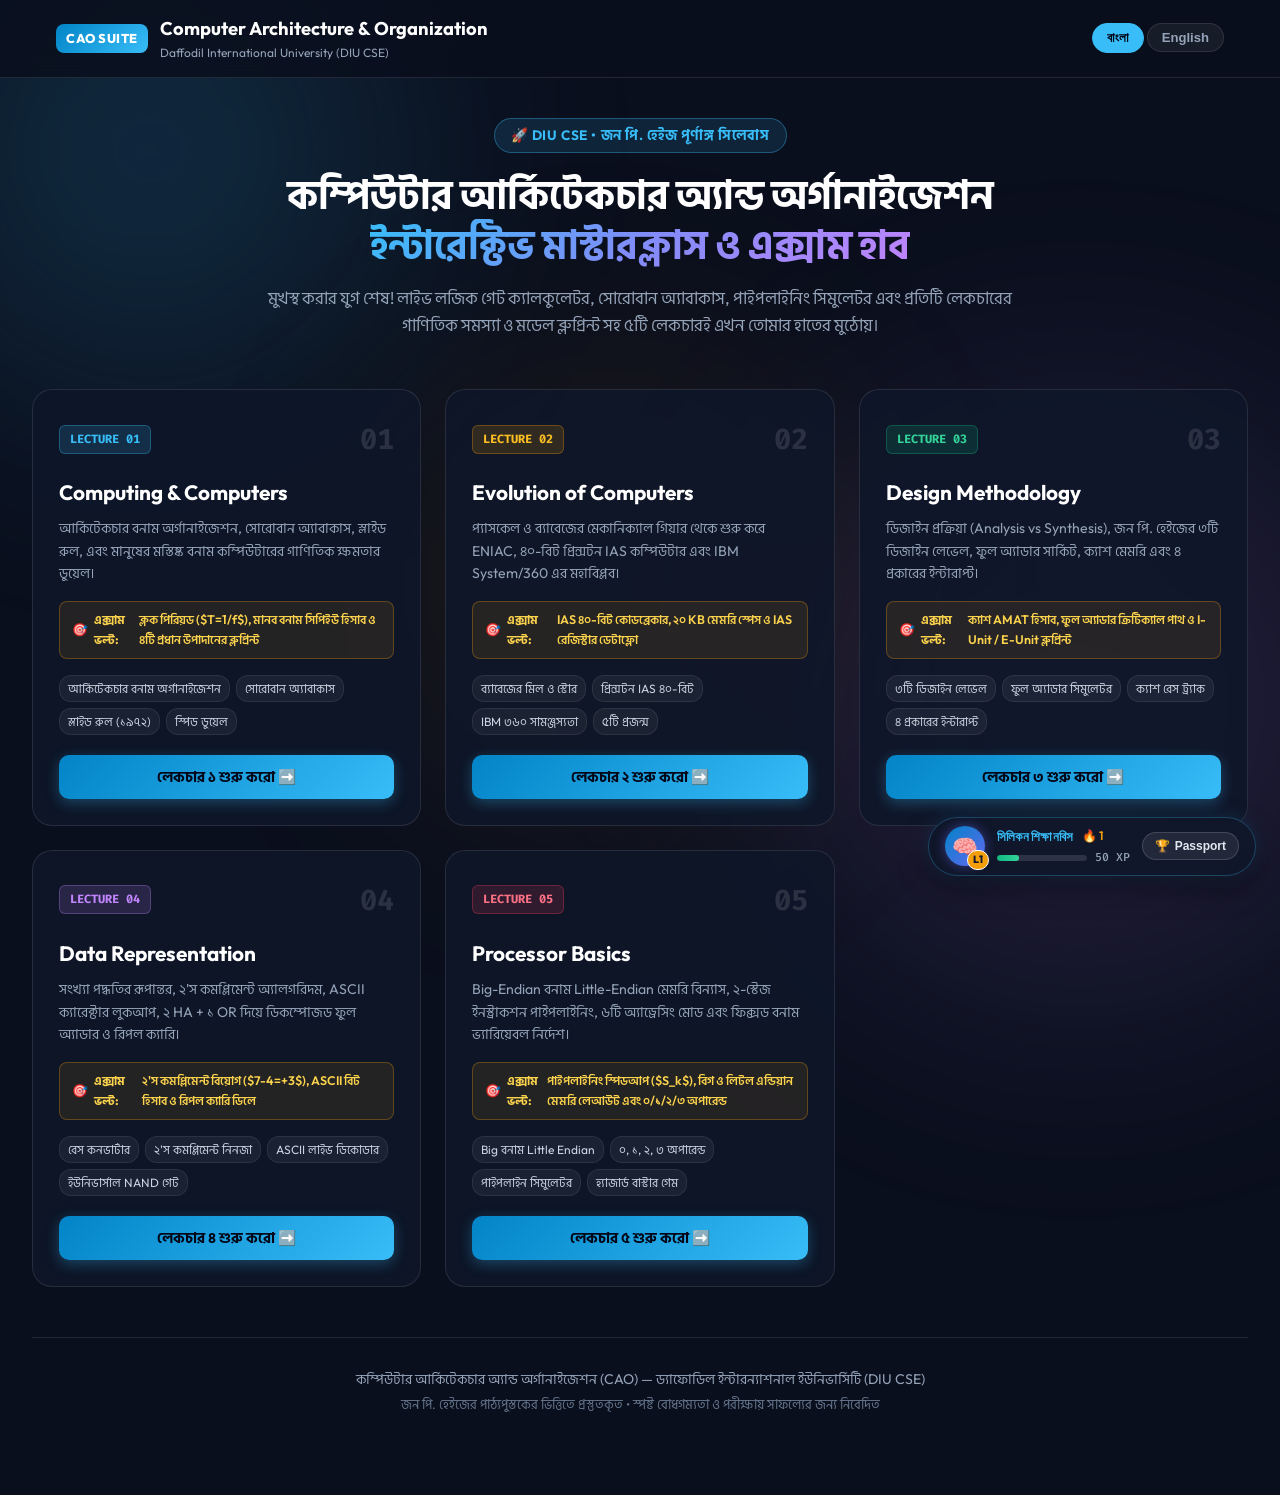
==== index.html @ 0d8a068f "Initial commit: Complete bilingual interactive CAO masterclass with mobile responsiveness" ====
<!DOCTYPE html>
<html lang="bn">
<head>
  <meta charset="UTF-8">
  <meta name="viewport" content="width=device-width, initial-scale=1.0">
  <title>Computer Architecture & Organization (CAO) — Master Portal</title>
  <meta name="description" content="Computer Architecture and Organization (CAO) Complete Interactive Course Suite for Daffodil International University (DIU) CSE students.">
  <link rel="preconnect" href="https://fonts.googleapis.com">
  <link rel="preconnect" href="https://fonts.gstatic.com" crossorigin>
  <link href="https://fonts.googleapis.com/css2?family=Fira+Code:wght@400;500;600&family=Hind+Siliguri:wght@400;500;600;700&family=Outfit:wght@300;400;500;600;700;800&display=swap" rel="stylesheet">
  <link rel="stylesheet" href="shared-gamification.css">
  <style>
    :root {
      --bg-dark: #0a0f1d;
      --card-bg: rgba(15, 23, 42, 0.85);
      --border-subtle: rgba(255, 255, 255, 0.1);
      --accent-cyan: #38bdf8;
      --accent-amber: #f59e0b;
      --accent-emerald: #10b981;
      --accent-purple: #c084fc;
      --text-muted: #94a3b8;
    }
    * {
      box-sizing: border-box;
      margin: 0;
      padding: 0;
    }
    body {
      background-color: var(--bg-dark);
      color: #f8fafc;
      font-family: 'Outfit', 'Hind Siliguri', sans-serif;
      min-height: 100vh;
      overflow-x: hidden;
      line-height: 1.6;
    }
    .ambient-glow {
      position: fixed;
      border-radius: 50%;
      filter: blur(120px);
      pointer-events: none;
      z-index: 0;
    }
    .glow-1 { top: -100px; left: -100px; width: 500px; height: 500px; background: rgba(56, 189, 248, 0.15); }
    .glow-2 { bottom: -100px; right: -100px; width: 600px; height: 600px; background: rgba(192, 132, 252, 0.12); }
    .glow-3 { top: 40%; left: 30%; width: 450px; height: 450px; background: rgba(245, 158, 11, 0.08); }

    .portal-nav {
      position: sticky;
      top: 0;
      background: rgba(10, 15, 29, 0.85);
      backdrop-filter: blur(16px);
      -webkit-backdrop-filter: blur(16px);
      border-bottom: 1px solid var(--border-subtle);
      z-index: 1000;
      padding: 14px 24px;
    }
    .nav-inner {
      width: 100%;
      max-width: 1560px;
      margin: 0 auto;
      display: flex;
      justify-content: space-between;
      align-items: center;
      padding: 0 clamp(0.5rem, 1.5vw, 1.5rem);
    }
    .brand-group {
      display: flex;
      align-items: center;
      gap: 12px;
    }
    .portal-badge {
      background: linear-gradient(135deg, #0284c7, #38bdf8);
      color: #fff;
      font-weight: 800;
      font-size: 0.8rem;
      padding: 4px 10px;
      border-radius: 8px;
      letter-spacing: 0.5px;
    }
    .portal-title {
      font-size: 1.15rem;
      font-weight: 700;
      color: #fff;
    }
    .portal-title span {
      display: block;
      font-size: 0.75rem;
      color: var(--text-muted);
      font-weight: 400;
    }
    .nav-controls {
      display: flex;
      align-items: center;
      gap: 12px;
    }
    .lang-btn {
      background: rgba(255, 255, 255, 0.06);
      border: 1px solid var(--border-subtle);
      color: var(--text-muted);
      padding: 6px 14px;
      border-radius: 20px;
      font-size: 0.82rem;
      font-weight: 600;
      cursor: pointer;
      transition: all 0.2s ease;
    }
    .lang-btn.active {
      background: #38bdf8;
      color: #020617;
      border-color: #38bdf8;
      font-weight: 700;
    }

    .main-container {
      width: 100%;
      max-width: 1480px;
      margin: 0 auto;
      padding: 40px clamp(1rem, 2.5vw, 2.5rem) 80px;
      position: relative;
      z-index: 1;
    }
    .hero-box {
      text-align: center;
      margin-bottom: 50px;
    }
    .hero-top-tag {
      display: inline-block;
      background: rgba(56, 189, 248, 0.12);
      border: 1px solid rgba(56, 189, 248, 0.35);
      color: #38bdf8;
      font-size: 0.85rem;
      font-weight: 700;
      padding: 6px 16px;
      border-radius: 30px;
      margin-bottom: 16px;
      letter-spacing: 0.6px;
    }
    .hero-headline {
      font-size: 2.5rem;
      font-weight: 800;
      line-height: 1.25;
      margin-bottom: 16px;
      color: #fff;
    }
    .hero-headline .gradient-text {
      background: linear-gradient(135deg, #38bdf8, #818cf8, #c084fc);
      -webkit-background-clip: text;
      -webkit-text-fill-color: transparent;
    }
    .hero-sub {
      font-size: 1.05rem;
      color: var(--text-muted);
      max-width: 760px;
      margin: 0 auto;
    }

    /* Course Lectures Grid */
    .lectures-grid {
      display: grid;
      grid-template-columns: repeat(auto-fit, minmax(340px, 1fr));
      gap: 24px;
      margin-bottom: 50px;
    }
    .lecture-card {
      background: var(--card-bg);
      border: 1px solid var(--border-subtle);
      border-radius: 20px;
      padding: 26px;
      display: flex;
      flex-direction: column;
      position: relative;
      overflow: hidden;
      transition: transform 0.3s cubic-bezier(0.16, 1, 0.3, 1),
                  box-shadow 0.3s cubic-bezier(0.16, 1, 0.3, 1),
                  border-color 0.3s ease;
      text-decoration: none;
      color: inherit;
    }
    .lecture-card:hover {
      transform: translateY(-6px) scale(1.01);
      border-color: var(--accent-cyan);
      box-shadow: 0 20px 45px rgba(0, 0, 0, 0.6), 0 0 30px rgba(56, 189, 248, 0.2);
    }
    .card-top {
      display: flex;
      justify-content: space-between;
      align-items: center;
      margin-bottom: 14px;
    }
    .lec-badge {
      font-size: 0.75rem;
      font-weight: 800;
      font-family: 'Fira Code', monospace;
      padding: 4px 10px;
      border-radius: 6px;
      text-transform: uppercase;
    }
    .b-l1 { background: rgba(56, 189, 248, 0.15); color: #38bdf8; border: 1px solid rgba(56, 189, 248, 0.3); }
    .b-l2 { background: rgba(245, 158, 11, 0.15); color: #fbbf24; border: 1px solid rgba(245, 158, 11, 0.3); }
    .b-l3 { background: rgba(16, 185, 129, 0.15); color: #34d399; border: 1px solid rgba(16, 185, 129, 0.3); }
    .b-l4 { background: rgba(192, 132, 252, 0.15); color: #c084fc; border: 1px solid rgba(192, 132, 252, 0.3); }
    .b-l5 { background: rgba(244, 63, 94, 0.15); color: #fb7185; border: 1px solid rgba(244, 63, 94, 0.3); }

    .lec-num {
      font-size: 1.8rem;
      font-weight: 800;
      color: rgba(255, 255, 255, 0.12);
      font-family: 'Fira Code', monospace;
    }
    .card-title {
      font-size: 1.3rem;
      font-weight: 700;
      color: #fff;
      margin-bottom: 8px;
    }
    .card-desc {
      font-size: 0.88rem;
      color: var(--text-muted);
      margin-bottom: 16px;
      flex-grow: 1;
    }
    .card-topics {
      list-style: none;
      display: flex;
      flex-wrap: wrap;
      gap: 6px;
      margin-bottom: 20px;
    }
    .topic-pill {
      font-size: 0.75rem;
      background: rgba(255, 255, 255, 0.05);
      border: 1px solid rgba(255, 255, 255, 0.08);
      padding: 3px 8px;
      border-radius: 12px;
      color: #cbd5e1;
    }
    .card-vault-tag {
      background: rgba(245, 158, 11, 0.1);
      border: 1px solid rgba(245, 158, 11, 0.3);
      color: #fcd34d;
      font-size: 0.78rem;
      font-weight: 600;
      padding: 8px 12px;
      border-radius: 8px;
      display: flex;
      align-items: center;
      gap: 6px;
      margin-bottom: 16px;
    }
    .start-btn {
      background: linear-gradient(135deg, #0284c7, #38bdf8);
      color: #020617;
      font-weight: 700;
      font-size: 0.92rem;
      padding: 10px 16px;
      border-radius: 10px;
      text-align: center;
      display: flex;
      align-items: center;
      justify-content: center;
      gap: 8px;
      box-shadow: 0 4px 14px rgba(56, 189, 248, 0.3);
    }

    .footer-box {
      text-align: center;
      color: var(--text-muted);
      font-size: 0.88rem;
      border-top: 1px solid var(--border-subtle);
      padding-top: 30px;
    }

    /* Mobile & Tablet Responsiveness */
    @media (max-width: 860px) {
      .portal-nav {
        padding: 10px 16px;
      }
      .nav-inner {
        padding: 0;
      }
      .main-container {
        padding: 24px 16px 60px;
      }
      .hero-box {
        margin-bottom: 35px;
      }
      .hero-headline {
        font-size: clamp(1.6rem, 5vw, 2.2rem);
      }
      .hero-sub {
        font-size: 0.95rem;
      }
      .lectures-grid {
        grid-template-columns: repeat(auto-fit, minmax(280px, 1fr));
        gap: 16px;
        margin-bottom: 35px;
      }
      .lecture-card {
        padding: 20px 18px;
        border-radius: 16px;
      }
    }

    @media (max-width: 540px) {
      .portal-nav {
        padding: 8px 12px;
      }
      .brand-group {
        gap: 8px;
      }
      .portal-badge {
        font-size: 0.72rem;
        padding: 3px 8px;
      }
      .portal-title {
        font-size: 0.92rem;
        line-height: 1.25;
      }
      .portal-title span {
        font-size: 0.7rem;
      }
      .lang-switch-group {
        display: flex;
        gap: 4px;
      }
      .lang-btn {
        padding: 4px 10px;
        font-size: 0.76rem;
      }
      .main-container {
        padding: 18px 12px 60px;
      }
      .hero-top-tag {
        font-size: 0.76rem;
        padding: 4px 12px;
        margin-bottom: 12px;
      }
      .hero-headline {
        font-size: 1.5rem;
        line-height: 1.3;
        margin-bottom: 12px;
      }
      .hero-sub {
        font-size: 0.88rem;
        line-height: 1.6;
      }
      .lectures-grid {
        grid-template-columns: 1fr;
        gap: 14px;
      }
      .lecture-card {
        padding: 18px 14px;
      }
      .card-title {
        font-size: 1.15rem;
      }
      .card-desc {
        font-size: 0.84rem;
      }
      .card-vault-tag {
        font-size: 0.74rem;
        padding: 6px 10px;
      }
      .start-btn {
        padding: 9px 14px;
        font-size: 0.88rem;
        min-height: 44px;
      }
    }
  </style>
</head>
<body>
  <div class="ambient-glow glow-1"></div>
  <div class="ambient-glow glow-2"></div>
  <div class="ambient-glow glow-3"></div>

  <header class="portal-nav">
    <div class="nav-inner">
      <div class="brand-group">
        <span class="portal-badge">CAO SUITE</span>
        <div class="portal-title">
          Computer Architecture & Organization
          <span>Daffodil International University (DIU CSE)</span>
        </div>
      </div>
      <div class="nav-controls">
        <div class="lang-switch-group">
          <button id="langBnBtn" class="lang-btn active">বাংলা</button>
          <button id="langEnBtn" class="lang-btn">English</button>
        </div>
      </div>
    </div>
  </header>

  <main class="main-container">
    <div class="hero-box">
      <span class="hero-top-tag" data-i18n="portal_tag">🚀 DIU CSE • জন পি. হেইজ পূর্ণাঙ্গ সিলেবাস</span>
      <h1 class="hero-headline" data-i18n="portal_title">
        কম্পিউটার আর্কিটেকচার অ্যান্ড অর্গানাইজেশন<br>
        <span class="gradient-text">ইন্টারেক্টিভ মাস্টারক্লাস ও এক্সাম হাব</span>
      </h1>
      <p class="hero-sub" data-i18n="portal_sub">
        মুখস্থ করার যুগ শেষ! লাইভ লজিক গেট ক্যালকুলেটর, সোরোবান অ্যাবাকাস, পাইপলাইনিং সিমুলেটর এবং প্রতিটি লেকচারের গাণিতিক সমস্যা ও মডেল ব্লুপ্রিন্ট সহ ৫টি লেকচারই এখন তোমার হাতের মুঠোয়।
      </p>
    </div>

    <div class="lectures-grid">
      <!-- Lecture 1 -->
      <a href="lecture1-interactive/index.html" class="lecture-card">
        <div class="card-top">
          <span class="lec-badge b-l1">LECTURE 01</span>
          <span class="lec-num">01</span>
        </div>
        <h3 class="card-title" data-i18n="p_l1_title">Computing & Computers</h3>
        <p class="card-desc" data-i18n="p_l1_desc">
          আর্কিটেকচার বনাম অর্গানাইজেশন, সোরোবান অ্যাবাকাস, স্লাইড রুল, এবং মানুষের মস্তিষ্ক বনাম কম্পিউটারের গাণিতিক ক্ষমতার ডুয়েল।
        </p>
        <div class="card-vault-tag" data-i18n="p_l1_vault">
          🎯 <strong>Exam Vault:</strong> Clock Period ($T=1/f$), Human vs CPU Math & 4 Key Elements Blueprint
        </div>
        <ul class="card-topics">
          <li class="topic-pill" data-i18n="p_l1_t1">Architecture vs Org</li>
          <li class="topic-pill" data-i18n="p_l1_t2">Soroban Abacus</li>
          <li class="topic-pill" data-i18n="p_l1_t3">Slide Rule (1972)</li>
          <li class="topic-pill" data-i18n="p_l1_t4">Speed Duel</li>
        </ul>
        <div class="start-btn" data-i18n="p_l1_btn">লেকচার ১ শুরু করো ➡️</div>
      </a>

      <!-- Lecture 2 -->
      <a href="lecture2-interactive/index.html" class="lecture-card">
        <div class="card-top">
          <span class="lec-badge b-l2">LECTURE 02</span>
          <span class="lec-num">02</span>
        </div>
        <h3 class="card-title" data-i18n="p_l2_title">Evolution of Computers</h3>
        <p class="card-desc" data-i18n="p_l2_desc">
          প্যাসকেল ও ব্যাবেজের মেকানিক্যাল গিয়ার থেকে শুরু করে ENIAC, ৪০-বিট প্রিন্সটন IAS কম্পিউটার এবং IBM System/360 এর মহাবিপ্লব।
        </p>
        <div class="card-vault-tag" data-i18n="p_l2_vault">
          🎯 <strong>Exam Vault:</strong> IAS 40-Bit Codebreaker, 20 KB Addressable Space & IAS Register Dataflow
        </div>
        <ul class="card-topics">
          <li class="topic-pill" data-i18n="p_l2_t1">Babbage Mill & Store</li>
          <li class="topic-pill" data-i18n="p_l2_t2">Princeton IAS 40-Bit</li>
          <li class="topic-pill" data-i18n="p_l2_t3">IBM 360 Compatibility</li>
          <li class="topic-pill" data-i18n="p_l2_t4">5 Generations</li>
        </ul>
        <div class="start-btn" data-i18n="p_l2_btn">লেকচার ২ শুরু করো ➡️</div>
      </a>

      <!-- Lecture 3 -->
      <a href="lecture3-interactive/index.html" class="lecture-card">
        <div class="card-top">
          <span class="lec-badge b-l3">LECTURE 03</span>
          <span class="lec-num">03</span>
        </div>
        <h3 class="card-title" data-i18n="p_l3_title">Design Methodology</h3>
        <p class="card-desc" data-i18n="p_l3_desc">
          ডিজাইন প্রক্রিয়া (Analysis vs Synthesis), জন পি. হেইজের ৩টি ডিজাইন লেভেল, ফুল অ্যাডার সার্কিট, ক্যাশ মেমরি এবং ৪ প্রকারের ইন্টারাপ্ট।
        </p>
        <div class="card-vault-tag" data-i18n="p_l3_vault">
          🎯 <strong>Exam Vault:</strong> Cache AMAT Calculation, Full Adder Critical Path & I-Unit/E-Unit Blueprint
        </div>
        <ul class="card-topics">
          <li class="topic-pill" data-i18n="p_l3_t1">3 Design Levels</li>
          <li class="topic-pill" data-i18n="p_l3_t2">Full Adder Simulator</li>
          <li class="topic-pill" data-i18n="p_l3_t3">Cache Race Track</li>
          <li class="topic-pill" data-i18n="p_l3_t4">4 Interrupt Classes</li>
        </ul>
        <div class="start-btn" data-i18n="p_l3_btn">লেকচার ৩ শুরু করো ➡️</div>
      </a>

      <!-- Lecture 4 -->
      <a href="lecture4-interactive/index.html" class="lecture-card">
        <div class="card-top">
          <span class="lec-badge b-l4">LECTURE 04</span>
          <span class="lec-num">04</span>
        </div>
        <h3 class="card-title" data-i18n="p_l4_title">Data Representation</h3>
        <p class="card-desc" data-i18n="p_l4_desc">
          সংখ্যা পদ্ধতির রূপান্তর, ২'স কমপ্লিমেন্ট অ্যালগরিদম, ASCII ক্যারেক্টার লুকআপ, ২ HA + ১ OR দিয়ে ডিকম্পোজড ফুল অ্যাডার ও রিপল ক্যারি।
        </p>
        <div class="card-vault-tag" data-i18n="p_l4_vault">
          🎯 <strong>Exam Vault:</strong> 2's Complement Subtraction ($7-4=+3$), ASCII Bit Math & Ripple Carry Delay
        </div>
        <ul class="card-topics">
          <li class="topic-pill" data-i18n="p_l4_t1">Base Converter</li>
          <li class="topic-pill" data-i18n="p_l4_t2">2's Complement Ninja</li>
          <li class="topic-pill" data-i18n="p_l4_t3">ASCII Live Decoder</li>
          <li class="topic-pill" data-i18n="p_l4_t4">Universal NAND Gates</li>
        </ul>
        <div class="start-btn" data-i18n="p_l4_btn">লেকচার ৪ শুরু করো ➡️</div>
      </a>

      <!-- Lecture 5 -->
      <a href="lecture5-interactive/index.html" class="lecture-card">
        <div class="card-top">
          <span class="lec-badge b-l5">LECTURE 05</span>
          <span class="lec-num">05</span>
        </div>
        <h3 class="card-title" data-i18n="p_l5_title">Processor Basics</h3>
        <p class="card-desc" data-i18n="p_l5_desc">
          Big-Endian বনাম Little-Endian মেমরি বিন্যাস, ২-স্টেজ ইনস্ট্রাকশন পাইপলাইনিং, ৬টি অ্যাড্রেসিং মোড এবং ফিক্সড বনাম ভ্যারিয়েবল নির্দেশ।
        </p>
        <div class="card-vault-tag" data-i18n="p_l5_vault">
          🎯 <strong>Exam Vault:</strong> Pipelining Speedup ($S_k$), Big/Little Endian 10-Mark Layout & 0/1/2/3 Operands
        </div>
        <ul class="card-topics">
          <li class="topic-pill" data-i18n="p_l5_t1">Big vs Little Endian</li>
          <li class="topic-pill" data-i18n="p_l5_t2">0, 1, 2, 3 Operands</li>
          <li class="topic-pill" data-i18n="p_l5_t3">Pipeline Simulator</li>
          <li class="topic-pill" data-i18n="p_l5_t4">Hazard Buster Game</li>
        </ul>
        <div class="start-btn" data-i18n="p_l5_btn">লেকচার ৫ শুরু করো ➡️</div>
      </a>
    </div>

    <footer class="footer-box">
      <p data-i18n="p_footer">Computer Architecture & Organization (CAO) — Daffodil International University (DIU CSE)</p>
      <p style="margin-top: 4px; font-size: 0.8rem; color: #64748b;" data-i18n="p_footer_sub">Based on John P. Hayes Textbook • Engineered for Intuitive Understanding & Exam Excellence</p>
    </footer>
  </main>

  <script src="shared-gamification.js"></script>
  <script>
    const portalTranslations = {
      bn: {
        portal_tag: "🚀 DIU CSE • জন পি. হেইজ পূর্ণাঙ্গ সিলেবাস",
        portal_title: 'কম্পিউটার আর্কিটেকচার অ্যান্ড অর্গানাইজেশন<br><span class="gradient-text">ইন্টারেক্টিভ মাস্টারক্লাস ও এক্সাম হাব</span>',
        portal_sub: "মুখস্থ করার যুগ শেষ! লাইভ লজিক গেট ক্যালকুলেটর, সোরোবান অ্যাবাকাস, পাইপলাইনিং সিমুলেটর এবং প্রতিটি লেকচারের গাণিতিক সমস্যা ও মডেল ব্লুপ্রিন্ট সহ ৫টি লেকচারই এখন তোমার হাতের মুঠোয়।",
        
        p_l1_title: "Computing & Computers",
        p_l1_desc: "আর্কিটেকচার বনাম অর্গানাইজেশন, সোরোবান অ্যাবাকাস, স্লাইড রুল, এবং মানুষের মস্তিষ্ক বনাম কম্পিউটারের গাণিতিক ক্ষমতার ডুয়েল।",
        p_l1_vault: "🎯 <strong>এক্সাম ভল্ট:</strong> ক্লক পিরিয়ড ($T=1/f$), মানব বনাম সিপিইউ হিসাব ও ৪টি প্রধান উপাদানের ব্লুপ্রিন্ট",
        p_l1_t1: "আর্কিটেকচার বনাম অর্গানাইজেশন",
        p_l1_t2: "সোরোবান অ্যাবাকাস",
        p_l1_t3: "স্লাইড রুল (১৯৭২)",
        p_l1_t4: "স্পিড ডুয়েল",
        p_l1_btn: "লেকচার ১ শুরু করো ➡️",

        p_l2_title: "Evolution of Computers",
        p_l2_desc: "প্যাসকেল ও ব্যাবেজের মেকানিক্যাল গিয়ার থেকে শুরু করে ENIAC, ৪০-বিট প্রিন্সটন IAS কম্পিউটার এবং IBM System/360 এর মহাবিপ্লব।",
        p_l2_vault: "🎯 <strong>এক্সাম ভল্ট:</strong> IAS ৪০-বিট কোডব্রেকার, ২০ KB মেমরি স্পেস ও IAS রেজিস্টার ডেটাফ্লো",
        p_l2_t1: "ব্যাবেজের মিল ও স্টোর",
        p_l2_t2: "প্রিন্সটন IAS ৪০-বিট",
        p_l2_t3: "IBM ৩৬০ সামঞ্জস্যতা",
        p_l2_t4: "৫টি প্রজন্ম",
        p_l2_btn: "লেকচার ২ শুরু করো ➡️",

        p_l3_title: "Design Methodology",
        p_l3_desc: "ডিজাইন প্রক্রিয়া (Analysis vs Synthesis), জন পি. হেইজের ৩টি ডিজাইন লেভেল, ফুল অ্যাডার সার্কিট, ক্যাশ মেমরি এবং ৪ প্রকারের ইন্টারাপ্ট।",
        p_l3_vault: "🎯 <strong>এক্সাম ভল্ট:</strong> ক্যাশ AMAT হিসাব, ফুল অ্যাডার ক্রিটিক্যাল পাথ ও I-Unit / E-Unit ব্লুপ্রিন্ট",
        p_l3_t1: "৩টি ডিজাইন লেভেল",
        p_l3_t2: "ফুল অ্যাডার সিমুলেটর",
        p_l3_t3: "ক্যাশ রেস ট্র্যাক",
        p_l3_t4: "৪ প্রকারের ইন্টারাপ্ট",
        p_l3_btn: "লেকচার ৩ শুরু করো ➡️",

        p_l4_title: "Data Representation",
        p_l4_desc: "সংখ্যা পদ্ধতির রূপান্তর, ২'স কমপ্লিমেন্ট অ্যালগরিদম, ASCII ক্যারেক্টার লুকআপ, ২ HA + ১ OR দিয়ে ডিকম্পোজড ফুল অ্যাডার ও রিপল ক্যারি।",
        p_l4_vault: "🎯 <strong>এক্সাম ভল্ট:</strong> ২'স কমপ্লিমেন্ট বিয়োগ ($7-4=+3$), ASCII বিট হিসাব ও রিপল ক্যারি ডিলে",
        p_l4_t1: "বেস কনভার্টার",
        p_l4_t2: "২'স কমপ্লিমেন্ট নিনজা",
        p_l4_t3: "ASCII লাইভ ডিকোডার",
        p_l4_t4: "ইউনিভার্সাল NAND গেট",
        p_l4_btn: "লেকচার ৪ শুরু করো ➡️",

        p_l5_title: "Processor Basics",
        p_l5_desc: "Big-Endian বনাম Little-Endian মেমরি বিন্যাস, ২-স্টেজ ইনস্ট্রাকশন পাইপলাইনিং, ৬টি অ্যাড্রেসিং মোড এবং ফিক্সড বনাম ভ্যারিয়েবল নির্দেশ।",
        p_l5_vault: "🎯 <strong>এক্সাম ভল্ট:</strong> পাইপলাইনিং স্পিডআপ ($S_k$), বিগ ও লিটল এন্ডিয়ান মেমরি লেআউট এবং ০/১/২/৩ অপারেন্ড",
        p_l5_t1: "Big বনাম Little Endian",
        p_l5_t2: "০, ১, ২, ৩ অপারেন্ড",
        p_l5_t3: "পাইপলাইন সিমুলেটর",
        p_l5_t4: "হ্যাজার্ড বাস্টার গেম",
        p_l5_btn: "লেকচার ৫ শুরু করো ➡️",

        p_footer: "কম্পিউটার আর্কিটেকচার অ্যান্ড অর্গানাইজেশন (CAO) — ড্যাফোডিল ইন্টারন্যাশনাল ইউনিভার্সিটি (DIU CSE)",
        p_footer_sub: "জন পি. হেইজের পাঠ্যপুস্তকের ভিত্তিতে প্রস্তুতকৃত • স্পষ্ট বোধগম্যতা ও পরীক্ষায় সাফল্যের জন্য নিবেদিত"
      },
      en: {
        portal_tag: "🚀 DIU CSE • John P. Hayes Comprehensive Syllabus",
        portal_title: 'Computer Architecture & Organization<br><span class="gradient-text">Interactive Masterclass & Exam Hub</span>',
        portal_sub: "Stop memorizing dry slides! Real-time logic gate calculators, Soroban Abacus, instruction pipeline timelines, and step-by-step solved math with blueprints for all 5 lectures.",

        p_l1_title: "Computing & Computers",
        p_l1_desc: "Architecture vs Organization, Soroban Abacus, logarithmic Slide Rule, and the Human Brain vs CPU Speed Duel.",
        p_l1_vault: "🎯 <strong>Exam Vault:</strong> Clock Period ($T=1/f$), Human vs CPU Math & 4 Key Elements Blueprint",
        p_l1_t1: "Architecture vs Org",
        p_l1_t2: "Soroban Abacus",
        p_l1_t3: "Slide Rule (1972)",
        p_l1_t4: "Speed Duel",
        p_l1_btn: "Start Lecture 1 ➡️",

        p_l2_title: "Evolution of Computers",
        p_l2_desc: "From Pascal and Babbage mechanical gears to ENIAC, the 40-bit Princeton IAS architecture, and IBM System/360 software compatibility.",
        p_l2_vault: "🎯 <strong>Exam Vault:</strong> IAS 40-Bit Codebreaker, 20 KB Addressable Space & IAS Register Dataflow",
        p_l2_t1: "Babbage Mill & Store",
        p_l2_t2: "Princeton IAS 40-Bit",
        p_l2_t3: "IBM 360 Compatibility",
        p_l2_t4: "5 Generations",
        p_l2_btn: "Start Lecture 2 ➡️",

        p_l3_title: "Design Methodology",
        p_l3_desc: "Analysis vs Synthesis, the 3 Design Levels (Gate, RTL, Processor), Full Adder gates, Cache AMAT, and the 4 interrupt classes.",
        p_l3_vault: "🎯 <strong>Exam Vault:</strong> Cache AMAT Calculation, Full Adder Critical Path & I-Unit/E-Unit Blueprint",
        p_l3_t1: "3 Design Levels",
        p_l3_t2: "Full Adder Simulator",
        p_l3_t3: "Cache Race Track",
        p_l3_t4: "4 Interrupt Classes",
        p_l3_btn: "Start Lecture 3 ➡️",

        p_l4_title: "Data Representation",
        p_l4_desc: "Number base conversions, 2's Complement Ninja, ASCII character math, and Decomposed Full Adder ripple carry propagation.",
        p_l4_vault: "🎯 <strong>Exam Vault:</strong> 2's Complement Subtraction ($7-4=+3$), ASCII Bit Math & Ripple Carry Delay",
        p_l4_t1: "Base Converter",
        p_l4_t2: "2's Complement Ninja",
        p_l4_t3: "ASCII Live Decoder",
        p_l4_t4: "Universal NAND Gates",
        p_l4_btn: "Start Lecture 4 ➡️",

        p_l5_title: "Processor Basics",
        p_l5_desc: "Big-Endian vs Little-Endian byte mapping, 2-stage pipelining speedup, 6 addressing modes, and fixed vs variable formats.",
        p_l5_vault: "🎯 <strong>Exam Vault:</strong> Pipelining Speedup ($S_k$), Big/Little Endian 10-Mark Layout & 0/1/2/3 Operands",
        p_l5_t1: "Big vs Little Endian",
        p_l5_t2: "0, 1, 2, 3 Operands",
        p_l5_t3: "Pipeline Simulator",
        p_l5_t4: "Hazard Buster Game",
        p_l5_btn: "Start Lecture 5 ➡️",

        p_footer: "Computer Architecture & Organization (CAO) — Daffodil International University (DIU CSE)",
        p_footer_sub: "Based on John P. Hayes Textbook • Engineered for Intuitive Understanding & Exam Excellence"
      }
    };

    let pLang = localStorage.getItem('cao_lang') || 'bn';

    function setPortalLang(lang) {
      pLang = lang;
      localStorage.setItem('cao_lang', lang);
      document.documentElement.lang = lang;

      const bnBtn = document.getElementById('langBnBtn');
      const enBtn = document.getElementById('langEnBtn');
      if (bnBtn && enBtn) {
        if (lang === 'bn') {
          bnBtn.classList.add('active');
          enBtn.classList.remove('active');
        } else {
          enBtn.classList.add('active');
          bnBtn.classList.remove('active');
        }
      }

      const dict = portalTranslations[lang];
      document.querySelectorAll('[data-i18n]').forEach(el => {
        const k = el.getAttribute('data-i18n');
        if (dict[k]) el.innerHTML = dict[k];
      });

      window.dispatchEvent(new CustomEvent('caoLanguageChanged'));
    }

    document.getElementById('langBnBtn').addEventListener('click', () => setPortalLang('bn'));
    document.getElementById('langEnBtn').addEventListener('click', () => setPortalLang('en'));

    setPortalLang(pLang);
  </script>
</body>
</html>
---- shared-gamification.css ----
/* ==========================================================================
   ARCHITECT ACADEMY: SHARED GAMIFICATION & LEARNING EXPERIENCE
   Computer Architecture & Organization (CAO) - DIU CSE
   ========================================================================== */

:root {
  --game-gold: #f59e0b;
  --game-xp: #10b981;
  --game-purple: #8b5cf6;
  --game-cyan: #06b6d4;
  --game-red: #ef4444;
  --game-hud-bg: rgba(15, 23, 42, 0.88);
  --game-hud-border: rgba(56, 189, 248, 0.28);
}

/* Universal Responsive Safety Guards */
*, *::before, *::after {
  box-sizing: border-box;
}

img, svg, canvas, video {
  max-width: 100%;
  height: auto;
}

pre, code {
  max-width: 100%;
  overflow-x: auto;
}

.responsive-table-wrapper, .pipeline-chart-wrapper, .pipeline-visual-wrapper {
  max-width: 100%;
  overflow-x: auto;
  -webkit-overflow-scrolling: touch;
}

/* --- Top Reading Progress Bar --- */
#readingProgressBar {
  position: fixed;
  top: 0;
  left: 0;
  height: 4px;
  background: linear-gradient(90deg, #38bdf8, #818cf8, #c084fc, #f59e0b);
  z-index: 99999;
  width: 0%;
  transition: width 0.1s ease-out;
  box-shadow: 0 0 10px rgba(56, 189, 248, 0.7);
  pointer-events: none;
}

/* --- Gamer HUD Floating Badge Bar --- */
.gamer-hud {
  position: fixed;
  bottom: 24px;
  right: 24px;
  z-index: 9000;
  display: flex;
  align-items: center;
  gap: 12px;
  background: var(--game-hud-bg);
  backdrop-filter: blur(14px);
  -webkit-backdrop-filter: blur(14px);
  border: 1px solid var(--game-hud-border);
  padding: 8px 16px;
  border-radius: 50px;
  box-shadow: 0 12px 30px rgba(0, 0, 0, 0.4), 0 0 20px rgba(56, 189, 248, 0.15);
  font-family: 'Outfit', sans-serif;
  color: #f8fafc;
  transition: all 0.3s cubic-bezier(0.16, 1, 0.3, 1);
  user-select: none;
}

.gamer-hud:hover {
  transform: translateY(-3px) scale(1.02);
  border-color: rgba(56, 189, 248, 0.6);
  box-shadow: 0 16px 36px rgba(0, 0, 0, 0.5), 0 0 30px rgba(56, 189, 248, 0.25);
}

.hud-avatar {
  width: 40px;
  height: 40px;
  border-radius: 50%;
  background: linear-gradient(135deg, #0284c7, #6366f1);
  display: flex;
  align-items: center;
  justify-content: center;
  font-size: 1.3rem;
  box-shadow: 0 0 12px rgba(99, 102, 241, 0.5);
  cursor: pointer;
  position: relative;
  transition: transform 0.2s ease;
}

.hud-avatar:hover {
  transform: rotate(10deg) scale(1.1);
}

.hud-level-badge {
  position: absolute;
  bottom: -4px;
  right: -4px;
  background: var(--game-gold);
  color: #0f172a;
  font-size: 0.65rem;
  font-weight: 800;
  padding: 1px 5px;
  border-radius: 10px;
  border: 1px solid #ffffff;
}

.hud-info {
  display: flex;
  flex-direction: column;
  cursor: pointer;
}

.hud-title-row {
  display: flex;
  align-items: center;
  gap: 8px;
}

.hud-rank {
  font-size: 0.82rem;
  font-weight: 700;
  color: #38bdf8;
  letter-spacing: 0.3px;
}

.hud-streak {
  font-size: 0.75rem;
  color: #f59e0b;
  font-weight: 600;
  display: flex;
  align-items: center;
  gap: 2px;
}

.hud-xp-row {
  display: flex;
  align-items: center;
  gap: 8px;
  margin-top: 2px;
}

.hud-xp-bar-bg {
  width: 90px;
  height: 6px;
  background: rgba(255, 255, 255, 0.12);
  border-radius: 10px;
  overflow: hidden;
}

.hud-xp-bar-fill {
  height: 100%;
  width: 35%;
  background: linear-gradient(90deg, #10b981, #34d399);
  border-radius: 10px;
  transition: width 0.4s ease;
}

.hud-xp-text {
  font-size: 0.72rem;
  color: #94a3b8;
  font-family: 'Fira Code', monospace;
  font-weight: 500;
}

.hud-passport-btn {
  background: rgba(255, 255, 255, 0.08);
  border: 1px solid rgba(255, 255, 255, 0.15);
  color: #e2e8f0;
  font-size: 0.75rem;
  font-weight: 600;
  padding: 6px 12px;
  border-radius: 20px;
  cursor: pointer;
  display: flex;
  align-items: center;
  gap: 5px;
  transition: all 0.2s ease;
}

.hud-passport-btn:hover {
  background: rgba(56, 189, 248, 0.2);
  border-color: #38bdf8;
  color: #38bdf8;
}

/* Floating XP Popups */
.floating-xp {
  position: fixed;
  font-family: 'Outfit', sans-serif;
  font-weight: 800;
  font-size: 1.15rem;
  color: #34d399;
  text-shadow: 0 0 12px rgba(16, 185, 129, 0.8), 0 2px 4px rgba(0, 0, 0, 0.8);
  pointer-events: none;
  z-index: 100000;
  animation: floatUpFade 1.2s cubic-bezier(0.16, 1, 0.3, 1) forwards;
}

@keyframes floatUpFade {
  0% {
    opacity: 0;
    transform: translateY(10px) scale(0.8);
  }
  20% {
    opacity: 1;
    transform: translateY(-10px) scale(1.15);
  }
  100% {
    opacity: 0;
    transform: translateY(-60px) scale(1);
  }
}

/* --- Academy Passport Modal --- */
.passport-overlay {
  position: fixed;
  inset: 0;
  background: rgba(2, 6, 23, 0.75);
  backdrop-filter: blur(10px);
  -webkit-backdrop-filter: blur(10px);
  z-index: 99998;
  display: flex;
  align-items: center;
  justify-content: center;
  padding: 20px;
  opacity: 0;
  pointer-events: none;
  transition: opacity 0.3s ease;
}

.passport-overlay.active {
  opacity: 1;
  pointer-events: auto;
}

.passport-card {
  background: #0f172a;
  border: 1px solid rgba(56, 189, 248, 0.3);
  border-radius: 20px;
  max-width: 560px;
  width: 100%;
  max-height: 85vh;
  overflow-y: auto;
  box-shadow: 0 25px 60px rgba(0, 0, 0, 0.7), 0 0 40px rgba(56, 189, 248, 0.15);
  padding: 28px;
  position: relative;
  transform: translateY(20px) scale(0.96);
  transition: transform 0.3s cubic-bezier(0.16, 1, 0.3, 1);
  color: #f8fafc;
}

.passport-overlay.active .passport-card {
  transform: translateY(0) scale(1);
}

.passport-close-btn {
  position: absolute;
  top: 18px;
  right: 18px;
  width: 34px;
  height: 34px;
  border-radius: 50%;
  border: 1px solid rgba(255, 255, 255, 0.15);
  background: rgba(255, 255, 255, 0.05);
  color: #94a3b8;
  font-size: 1.2rem;
  display: flex;
  align-items: center;
  justify-content: center;
  cursor: pointer;
  transition: all 0.2s ease;
}

.passport-close-btn:hover {
  background: rgba(239, 68, 68, 0.2);
  color: #ef4444;
  border-color: #ef4444;
}

.passport-header {
  display: flex;
  align-items: center;
  gap: 18px;
  border-bottom: 1px solid rgba(255, 255, 255, 0.1);
  padding-bottom: 20px;
}

.passport-avatar-lg {
  width: 70px;
  height: 70px;
  border-radius: 50%;
  background: linear-gradient(135deg, #0284c7, #8b5cf6);
  display: flex;
  align-items: center;
  justify-content: center;
  font-size: 2.2rem;
  border: 3px solid rgba(56, 189, 248, 0.5);
  box-shadow: 0 0 20px rgba(99, 102, 241, 0.4);
}

.passport-title-col h3 {
  font-size: 1.4rem;
  font-weight: 800;
  color: #f8fafc;
  margin: 0;
}

.passport-rank-badge {
  display: inline-block;
  background: rgba(56, 189, 248, 0.15);
  border: 1px solid #38bdf8;
  color: #38bdf8;
  font-size: 0.8rem;
  font-weight: 700;
  padding: 3px 10px;
  border-radius: 20px;
  margin-top: 4px;
}

/* Stats in passport */
.passport-stats-grid {
  display: grid;
  grid-template-columns: repeat(3, 1fr);
  gap: 12px;
  margin: 20px 0;
}

.passport-stat-box {
  background: rgba(255, 255, 255, 0.03);
  border: 1px solid rgba(255, 255, 255, 0.08);
  border-radius: 12px;
  padding: 12px;
  text-align: center;
}

.passport-stat-box .val {
  font-size: 1.3rem;
  font-weight: 800;
  color: #38bdf8;
  font-family: 'Fira Code', monospace;
}

.passport-stat-box .lbl {
  font-size: 0.72rem;
  color: #94a3b8;
  text-transform: uppercase;
  letter-spacing: 0.5px;
  margin-top: 4px;
}

/* Achievements section */
.passport-section-title {
  font-size: 0.95rem;
  font-weight: 700;
  color: #e2e8f0;
  display: flex;
  align-items: center;
  gap: 8px;
  margin-bottom: 12px;
}

.badges-grid {
  display: grid;
  grid-template-columns: repeat(3, 1fr);
  gap: 10px;
}

.badge-item {
  background: rgba(255, 255, 255, 0.03);
  border: 1px solid rgba(255, 255, 255, 0.08);
  border-radius: 12px;
  padding: 12px 8px;
  text-align: center;
  transition: all 0.2s ease;
  position: relative;
}

.badge-item.unlocked {
  background: rgba(56, 189, 248, 0.08);
  border-color: rgba(56, 189, 248, 0.4);
  box-shadow: 0 0 15px rgba(56, 189, 248, 0.15);
}

.badge-item.locked {
  opacity: 0.45;
  filter: grayscale(1);
}

.badge-icon {
  font-size: 1.8rem;
  margin-bottom: 6px;
}

.badge-name {
  font-size: 0.75rem;
  font-weight: 700;
  color: #f1f5f9;
  line-height: 1.2;
}

.badge-desc {
  font-size: 0.65rem;
  color: #94a3b8;
  margin-top: 4px;
  line-height: 1.3;
}

/* Reset / Action Buttons */
.passport-actions {
  display: flex;
  justify-content: space-between;
  align-items: center;
  margin-top: 24px;
  padding-top: 16px;
  border-top: 1px solid rgba(255, 255, 255, 0.1);
}

.passport-reset-btn {
  background: none;
  border: none;
  color: #ef4444;
  font-size: 0.75rem;
  cursor: pointer;
  text-decoration: underline;
  opacity: 0.7;
  transition: opacity 0.2s ease;
}

.passport-reset-btn:hover {
  opacity: 1;
}

/* --- Confetti Canvas --- */
#confettiCanvas {
  position: fixed;
  inset: 0;
  width: 100%;
  height: 100%;
  pointer-events: none;
  z-index: 100001;
}

/* --- Toast Notifications --- */
.game-toast-container {
  position: fixed;
  top: 70px;
  right: 24px;
  z-index: 99999;
  display: flex;
  flex-direction: column;
  gap: 10px;
  pointer-events: none;
}

.game-toast {
  background: rgba(15, 23, 42, 0.95);
  border: 1px solid rgba(56, 189, 248, 0.4);
  color: #f8fafc;
  padding: 12px 20px;
  border-radius: 12px;
  box-shadow: 0 10px 25px rgba(0, 0, 0, 0.5), 0 0 20px rgba(56, 189, 248, 0.2);
  display: flex;
  align-items: center;
  gap: 12px;
  font-size: 0.88rem;
  font-weight: 600;
  font-family: 'Outfit', sans-serif;
  animation: toastSlideIn 0.35s cubic-bezier(0.16, 1, 0.3, 1), toastFadeOut 0.4s ease 3.6s forwards;
  pointer-events: auto;
  max-width: 340px;
}

.game-toast.achievement {
  border-color: #f59e0b;
  box-shadow: 0 10px 25px rgba(0, 0, 0, 0.5), 0 0 25px rgba(245, 158, 11, 0.3);
}

@keyframes toastSlideIn {
  from {
    opacity: 0;
    transform: translateX(50px) scale(0.9);
  }
  to {
    opacity: 1;
    transform: translateX(0) scale(1);
  }
}

@keyframes toastFadeOut {
  from {
    opacity: 1;
    transform: translateY(0);
  }
  to {
    opacity: 0;
    transform: translateY(-20px);
  }
}

/* --- Fun "Did You Know?" & Real-World Analogy Cards --- */
.fun-fact-card {
  background: linear-gradient(135deg, rgba(30, 41, 59, 0.7), rgba(15, 23, 42, 0.85));
  border: 1px solid rgba(245, 158, 11, 0.35);
  border-radius: 16px;
  padding: 20px;
  margin: 25px 0;
  position: relative;
  overflow: hidden;
  box-shadow: 0 8px 24px rgba(0, 0, 0, 0.2);
}

.fun-fact-card::before {
  content: '';
  position: absolute;
  top: 0;
  left: 0;
  width: 5px;
  height: 100%;
  background: linear-gradient(180deg, #f59e0b, #ec4899);
}

.fun-fact-header {
  display: flex;
  align-items: center;
  gap: 10px;
  margin-bottom: 8px;
}

.fun-fact-badge {
  background: rgba(245, 158, 11, 0.15);
  color: #fbbf24;
  border: 1px solid rgba(245, 158, 11, 0.4);
  font-size: 0.72rem;
  font-weight: 700;
  text-transform: uppercase;
  padding: 3px 8px;
  border-radius: 6px;
  letter-spacing: 0.5px;
}

.fun-fact-title {
  font-size: 1.05rem;
  font-weight: 700;
  color: #fef08a;
}

.fun-fact-body {
  font-size: 0.92rem;
  line-height: 1.6;
  color: #cbd5e1;
}

.analogy-highlight {
  color: #38bdf8;
  font-weight: 600;
}

/* --- Mini-Game Containers & Buttons --- */
.minigame-card {
  background: linear-gradient(145deg, rgba(15, 23, 42, 0.95), rgba(30, 41, 59, 0.85));
  border: 2px solid rgba(99, 102, 241, 0.4);
  border-radius: 20px;
  padding: 26px;
  margin: 30px 0;
  box-shadow: 0 15px 40px rgba(0, 0, 0, 0.4), 0 0 30px rgba(99, 102, 241, 0.2);
  position: relative;
}

.minigame-header {
  display: flex;
  justify-content: space-between;
  align-items: center;
  margin-bottom: 18px;
  flex-wrap: wrap;
  gap: 12px;
}

.minigame-badge {
  background: linear-gradient(90deg, #6366f1, #a855f7);
  color: white;
  font-size: 0.75rem;
  font-weight: 800;
  padding: 4px 12px;
  border-radius: 20px;
  text-transform: uppercase;
  letter-spacing: 0.8px;
}

.minigame-score {
  font-family: 'Fira Code', monospace;
  font-size: 1.1rem;
  color: #34d399;
  font-weight: 700;
}

/* Responsiveness */
@media (max-width: 768px) {
  .minigame-card {
    padding: 20px 16px;
  }
  .fun-fact-card {
    padding: 16px;
  }
}

@media (max-width: 640px) {
  .gamer-hud {
    bottom: 12px;
    right: 10px;
    left: 10px;
    justify-content: space-between;
    padding: 6px 10px;
    gap: 8px;
    border-radius: 30px;
  }
  .hud-avatar {
    width: 36px;
    height: 36px;
    font-size: 1.15rem;
    flex-shrink: 0;
  }
  .hud-rank {
    font-size: 0.75rem;
    max-width: 120px;
    white-space: nowrap;
    overflow: hidden;
    text-overflow: ellipsis;
  }
  .hud-xp-bar-bg {
    width: 60px;
  }
  .hud-passport-btn {
    padding: 4px 10px;
    font-size: 0.72rem;
    flex-shrink: 0;
  }
  .badges-grid {
    grid-template-columns: repeat(2, 1fr);
    gap: 8px;
  }
  .passport-stats-grid {
    grid-template-columns: repeat(3, 1fr);
    gap: 8px;
  }
  .passport-stat-box {
    padding: 8px;
  }
  .passport-stat-box .val {
    font-size: 1.1rem;
  }
  .passport-card {
    padding: 20px 16px;
    border-radius: 16px;
  }
  .game-toast-container {
    right: 12px;
    left: 12px;
    top: 55px;
  }
  .game-toast {
    max-width: 100%;
    padding: 10px 14px;
    font-size: 0.82rem;
  }
}

@media (max-width: 420px) {
  .hud-title-row {
    flex-direction: column;
    align-items: flex-start;
    gap: 0px;
  }
  .hud-streak {
    display: none;
  }
  .hud-xp-bar-bg {
    width: 45px;
  }
  .badges-grid {
    grid-template-columns: 1fr;
  }
  .passport-stats-grid {
    grid-template-columns: 1fr;
  }
  .hud-btn-text {
    display: none;
  }
  .hud-passport-btn {
    padding: 6px;
    border-radius: 50%;
  }
}

/* ==========================================================================
   EXAM MASTER VAULT & SOLVED MATH STYLING
   ========================================================================== */
.exam-vault-container {
  background: linear-gradient(135deg, rgba(15, 23, 42, 0.95), rgba(30, 41, 59, 0.9));
  border: 2px solid rgba(245, 158, 11, 0.4);
  border-radius: 20px;
  padding: 28px;
  margin: 35px 0;
  box-shadow: 0 15px 40px rgba(0, 0, 0, 0.4), 0 0 25px rgba(245, 158, 11, 0.15);
}

.vault-header {
  margin-bottom: 22px;
}

.vault-badge {
  display: inline-block;
  background: rgba(245, 158, 11, 0.15);
  border: 1px solid #f59e0b;
  color: #fbbf24;
  font-family: 'Outfit', sans-serif;
  font-size: 0.75rem;
  font-weight: 800;
  padding: 4px 12px;
  border-radius: 20px;
  text-transform: uppercase;
  letter-spacing: 0.8px;
  margin-bottom: 8px;
}

.vault-header h3 {
  font-size: 1.45rem;
  color: #fff;
  font-weight: 800;
  margin-bottom: 6px;
}

.vault-header p {
  color: #94a3b8;
  font-size: 0.92rem;
}

.math-problems-grid {
  display: grid;
  grid-template-columns: repeat(auto-fit, minmax(280px, 1fr));
  gap: 16px;
  margin-bottom: 24px;
}

.math-card {
  background: rgba(0, 0, 0, 0.4);
  border: 1px solid rgba(255, 255, 255, 0.08);
  border-radius: 14px;
  padding: 18px;
  transition: transform 0.2s ease, border-color 0.2s ease;
}

.math-card:hover {
  border-color: rgba(56, 189, 248, 0.4);
  transform: translateY(-2px);
}

.problem-tag {
  display: inline-block;
  background: rgba(56, 189, 248, 0.15);
  color: #38bdf8;
  font-family: 'Fira Code', monospace;
  font-size: 0.72rem;
  font-weight: 700;
  padding: 3px 8px;
  border-radius: 6px;
  margin-bottom: 8px;
}

.math-card h4 {
  font-size: 1.1rem;
  color: #f1f5f9;
  margin-bottom: 10px;
}

.problem-statement {
  font-size: 0.88rem;
  color: #cbd5e1;
  background: rgba(255, 255, 255, 0.03);
  padding: 10px 12px;
  border-radius: 8px;
  border-left: 3px solid #38bdf8;
  margin-bottom: 12px;
  line-height: 1.5;
}

.problem-solution {
  font-size: 0.86rem;
  color: #94a3b8;
  line-height: 1.6;
}

.step-line {
  margin-bottom: 4px;
  font-family: 'Fira Code', monospace;
  font-size: 0.82rem;
  color: #e2e8f0;
}

.solution-highlight {
  background: rgba(16, 185, 129, 0.12);
  border: 1px solid rgba(16, 185, 129, 0.3);
  color: #34d399;
  padding: 8px 12px;
  border-radius: 8px;
  margin-top: 10px;
  font-size: 0.88rem;
}

/* Blueprint Card */
.diagram-blueprint-card {
  background: rgba(0, 0, 0, 0.5);
  border: 1px solid rgba(99, 102, 241, 0.3);
  border-radius: 14px;
  padding: 20px;
  margin-bottom: 22px;
}

.blueprint-header {
  display: flex;
  align-items: center;
  gap: 10px;
  margin-bottom: 12px;
}

.blueprint-header h4 {
  font-size: 1.05rem;
  color: #a5b4fc;
  font-weight: 700;
}

.ascii-diagram-box {
  background: #020617;
  border: 1px solid rgba(255, 255, 255, 0.08);
  border-radius: 8px;
  padding: 14px;
  font-family: 'Fira Code', monospace;
  font-size: 0.78rem;
  color: #38bdf8;
  line-height: 1.35;
  overflow-x: auto;
  white-space: pre;
}

.diagram-tip {
  font-size: 0.85rem;
  color: #cbd5e1;
  margin-top: 10px;
  line-height: 1.5;
}

/* ==========================================================================
   UNIVERSAL ANIMATION SUITE (Smooth 60fps GPU-Accelerated Architecture)
   ========================================================================== */

/* 1. Scroll-Driven Entrance Reveals */
.reveal-on-scroll {
  opacity: 0;
  transform: translateY(28px) scale(0.985);
  transition: opacity 0.65s cubic-bezier(0.16, 1, 0.3, 1),
              transform 0.65s cubic-bezier(0.16, 1, 0.3, 1);
  will-change: opacity, transform;
}

.reveal-on-scroll.is-revealed {
  opacity: 1;
  transform: translateY(0) scale(1);
}

.stagger-1 { transition-delay: 0.08s; }
.stagger-2 { transition-delay: 0.16s; }
.stagger-3 { transition-delay: 0.24s; }
.stagger-4 { transition-delay: 0.32s; }
.stagger-5 { transition-delay: 0.40s; }

/* 2. Interactive Card 3D Magnetic Elevation */
.math-card,
.diagram-blueprint-card,
.fun-fact-card,
.exam-cheat-sheet,
.concept-card,
.quiz-container-card {
  transition: transform 0.3s cubic-bezier(0.16, 1, 0.3, 1),
              box-shadow 0.3s cubic-bezier(0.16, 1, 0.3, 1),
              border-color 0.3s ease;
}

.math-card:hover {
  transform: translateY(-5px) scale(1.01);
  box-shadow: 0 16px 36px rgba(0, 0, 0, 0.5), 0 0 24px rgba(56, 189, 248, 0.25);
  border-color: rgba(56, 189, 248, 0.6);
}

.diagram-blueprint-card:hover {
  transform: translateY(-4px);
  box-shadow: 0 16px 36px rgba(0, 0, 0, 0.55), 0 0 28px rgba(99, 102, 241, 0.3);
  border-color: rgba(99, 102, 241, 0.65);
}

.fun-fact-card:hover {
  transform: translateY(-4px);
  box-shadow: 0 14px 34px rgba(0, 0, 0, 0.45), 0 0 25px rgba(245, 158, 11, 0.25);
}

/* 3. Exam Vault Glowing Gold Border */
.exam-vault-container {
  position: relative;
  overflow: hidden;
  animation: vaultBorderGlow 6s ease-in-out infinite alternate;
}

@keyframes vaultBorderGlow {
  0% {
    border-color: rgba(245, 158, 11, 0.35);
    box-shadow: 0 15px 40px rgba(0, 0, 0, 0.4), 0 0 20px rgba(245, 158, 11, 0.12);
  }
  50% {
    border-color: rgba(245, 158, 11, 0.7);
    box-shadow: 0 18px 45px rgba(0, 0, 0, 0.5), 0 0 35px rgba(245, 158, 11, 0.28);
  }
  100% {
    border-color: rgba(245, 158, 11, 0.35);
    box-shadow: 0 15px 40px rgba(0, 0, 0, 0.4), 0 0 20px rgba(245, 158, 11, 0.12);
  }
}

/* 4. Badges Radar Pulse & Breathing Glow */
.vault-badge,
.fun-fact-badge,
.problem-tag,
.score-badge {
  position: relative;
}

.vault-badge::after {
  content: '';
  position: absolute;
  inset: -2px;
  border-radius: inherit;
  border: 1px solid rgba(245, 158, 11, 0.6);
  opacity: 0;
  animation: badgeRadarPulse 2.5s cubic-bezier(0.24, 0, 0.38, 1) infinite;
  pointer-events: none;
}

@keyframes badgeRadarPulse {
  0% { transform: scale(1); opacity: 0.8; }
  50% { transform: scale(1.15); opacity: 0; }
  100% { transform: scale(1); opacity: 0; }
}

/* 5. CRT Terminal Scanline & Ambient Terminal Glow on ASCII Diagrams */
.ascii-diagram-box {
  position: relative;
  background: radial-gradient(circle at 50% 50%, #050c1e 0%, #020617 100%);
  border: 1px solid rgba(56, 189, 248, 0.25);
  box-shadow: inset 0 0 30px rgba(0, 0, 0, 0.8), 0 4px 20px rgba(56, 189, 248, 0.08);
}

.ascii-diagram-box::before {
  content: '';
  position: absolute;
  top: 0;
  left: 0;
  right: 0;
  bottom: 0;
  background: linear-gradient(
    rgba(18, 16, 16, 0) 50%,
    rgba(0, 0, 0, 0.25) 50%
  );
  background-size: 100% 4px;
  pointer-events: none;
  opacity: 0.6;
}

/* 6. Solution Highlight Animated Pop-In */
.solution-highlight {
  animation: solutionPopIn 0.5s cubic-bezier(0.34, 1.56, 0.64, 1) both;
}

@keyframes solutionPopIn {
  0% {
    opacity: 0;
    transform: scale(0.94) translateY(6px);
  }
  100% {
    opacity: 1;
    transform: scale(1) translateY(0);
  }
}

/* 7. Button Sheen Light Sweep Effect */
.action-btn,
.hud-passport-btn,
.primary-btn {
  position: relative;
  overflow: hidden;
}

.action-btn::after,
.hud-passport-btn::after {
  content: '';
  position: absolute;
  top: -50%;
  left: -60%;
  width: 40%;
  height: 200%;
  background: linear-gradient(
    90deg,
    transparent,
    rgba(255, 255, 255, 0.25),
    transparent
  );
  transform: rotate(25deg);
  pointer-events: none;
  opacity: 0;
  transition: opacity 0.2s ease;
}

.action-btn:hover::after,
.hud-passport-btn:hover::after {
  opacity: 1;
  animation: buttonSheenSweep 1.1s cubic-bezier(0.16, 1, 0.3, 1) forwards;
}

@keyframes buttonSheenSweep {
  0% { left: -60%; }
  100% { left: 160%; }
}

/* 8. Click Radial Ripple */
.cao-click-ripple {
  position: absolute;
  border-radius: 50%;
  background: rgba(255, 255, 255, 0.35);
  transform: scale(0);
  animation: clickRippleAnim 0.6s cubic-bezier(0.16, 1, 0.3, 1) forwards;
  pointer-events: none;
}

@keyframes clickRippleAnim {
  to {
    transform: scale(4);
    opacity: 0;
  }
}

/* 9. Glowing Animated Data Bus Flow */
@keyframes wireElectricFlow {
  0% { background-position: 0% 50%; }
  100% { background-position: 200% 50%; }
}

/* Accessibility: Respect Reduced Motion */
@media (prefers-reduced-motion: reduce) {
  .reveal-on-scroll {
    opacity: 1 !important;
    transform: none !important;
    transition: none !important;
  }
  .exam-vault-container,
  .action-btn::after,
  .vault-badge::after {
    animation: none !important;
  }
}

/* ==========================================================================
   GLOBAL DISPLAY EXPANSION & RESPONSIVE VIEWPORT SYSTEM
   Fixes excessive blank space on wide screens (1080p, 1440p, 4K)
   ========================================================================== */
.nav-container,
.nav-inner {
  width: 100% !important;
  max-width: 1560px !important;
  margin-left: auto !important;
  margin-right: auto !important;
  padding-left: clamp(1rem, 2.5vw, 2.5rem) !important;
  padding-right: clamp(1rem, 2.5vw, 2.5rem) !important;
}

.hero-section,
.content-section,
.main-container,
.footer-container {
  width: 100% !important;
  max-width: 1480px !important;
  margin-left: auto !important;
  margin-right: auto !important;
  padding-left: clamp(1rem, 2.5vw, 2.5rem) !important;
  padding-right: clamp(1rem, 2.5vw, 2.5rem) !important;
}

/* Typography line-length guards for optimal reading ergonomics */
.hero-subtitle {
  max-width: 860px !important;
  margin-left: auto !important;
  margin-right: auto !important;
}

.section-desc {
  max-width: 900px !important;
}

/* ==========================================================================
   FLUID RESPONSIVE NAVBAR SYSTEM
   Prevents overflow, adapts gracefully across all viewports, adds dropdown & mobile drawer
   ========================================================================== */
.navbar, .portal-nav {
  position: sticky;
  top: 0;
  z-index: 1000;
  width: 100%;
}

.nav-container {
  display: flex !important;
  align-items: center !important;
  justify-content: space-between !important;
  gap: 1rem !important;
  position: relative;
}

.brand {
  display: flex !important;
  align-items: center !important;
  gap: 0.75rem !important;
  flex-shrink: 0 !important;
}

.brand-badge {
  flex-shrink: 0;
  white-space: nowrap;
}

.brand-title {
  display: flex;
  flex-direction: column;
  white-space: nowrap;
}

/* Nav links on Desktop */
.nav-links {
  display: flex !important;
  align-items: center !important;
  gap: clamp(0.45rem, 1vw, 1.25rem) !important;
  flex-wrap: nowrap;
  list-style: none;
  margin: 0;
  padding: 0;
}

.nav-link {
  white-space: nowrap;
  text-decoration: none;
  padding: 0.35rem 0.6rem !important;
  border-radius: 8px;
  font-size: clamp(0.8rem, 0.9vw, 0.88rem) !important;
  transition: all 0.2s cubic-bezier(0.16, 1, 0.3, 1) !important;
  position: relative;
}

.nav-link:hover {
  color: #fff !important;
  background: rgba(255, 255, 255, 0.06);
}

.nav-link.active {
  color: #fff !important;
  background: rgba(16, 185, 129, 0.15) !important;
  box-shadow: 0 0 12px rgba(16, 185, 129, 0.3) !important;
}

.nav-link.active::after {
  content: '';
  position: absolute;
  bottom: 0;
  left: 15%;
  width: 70%;
  height: 2px;
  background: #10b981;
  border-radius: 2px;
  box-shadow: 0 0 8px #10b981;
}

/* Nav Actions Container */
.nav-actions {
  display: flex !important;
  align-items: center !important;
  gap: 0.6rem !important;
  flex-shrink: 0 !important;
}

/* Lecture Dropdown */
.lecture-dropdown {
  position: relative;
  display: inline-block;
}

.dropdown-toggle {
  display: inline-flex !important;
  align-items: center !important;
  gap: 0.45rem !important;
  background: rgba(99, 102, 241, 0.12) !important;
  border: 1px solid rgba(99, 102, 241, 0.35) !important;
  color: #c7d2fe !important;
  padding: 0.45rem 0.85rem !important;
  border-radius: 8px !important;
  cursor: pointer;
  font-weight: 600 !important;
  font-size: 0.82rem !important;
  transition: all 0.2s ease !important;
  white-space: nowrap !important;
}

.dropdown-toggle:hover {
  background: rgba(99, 102, 241, 0.22) !important;
  border-color: rgba(99, 102, 241, 0.6) !important;
  color: #fff !important;
  transform: translateY(-1px);
}

.dropdown-arrow {
  font-size: 0.72rem;
  transition: transform 0.2s ease;
  display: inline-block;
}

.lecture-dropdown.open .dropdown-arrow {
  transform: rotate(180deg);
}

.dropdown-menu {
  position: absolute;
  top: calc(100% + 8px);
  right: 0;
  min-width: 250px;
  background: rgba(10, 15, 30, 0.96);
  backdrop-filter: blur(20px);
  -webkit-backdrop-filter: blur(20px);
  border: 1px solid rgba(255, 255, 255, 0.12);
  border-radius: 12px;
  padding: 8px;
  box-shadow: 0 16px 40px rgba(0, 0, 0, 0.65), 0 0 20px rgba(99, 102, 241, 0.2);
  opacity: 0;
  visibility: hidden;
  transform: translateY(-8px);
  transition: all 0.2s cubic-bezier(0.16, 1, 0.3, 1);
  z-index: 1010;
  display: flex;
  flex-direction: column;
  gap: 4px;
}

.lecture-dropdown.open .dropdown-menu {
  opacity: 1;
  visibility: visible;
  transform: translateY(0);
}

.dropdown-item {
  display: flex;
  align-items: center;
  gap: 10px;
  padding: 8px 12px;
  border-radius: 8px;
  color: #cbd5e1;
  text-decoration: none;
  font-size: 0.84rem;
  font-weight: 500;
  transition: all 0.18s ease;
}

.dropdown-item:hover {
  background: rgba(255, 255, 255, 0.08);
  color: #fff;
  transform: translateX(3px);
}

.dropdown-item.current-lecture {
  background: rgba(16, 185, 129, 0.15);
  color: #34d399;
  font-weight: 600;
}

.dropdown-badge {
  font-family: 'Fira Code', monospace;
  font-size: 0.72rem;
  font-weight: 700;
  padding: 2px 6px;
  border-radius: 4px;
  flex-shrink: 0;
}

.b-portal { background: rgba(56, 189, 248, 0.2); color: #38bdf8; border: 1px solid rgba(56, 189, 248, 0.4); }
.b-l1 { background: rgba(56, 189, 248, 0.15); color: #38bdf8; border: 1px solid rgba(56, 189, 248, 0.3); }
.b-l2 { background: rgba(245, 158, 11, 0.15); color: #fbbf24; border: 1px solid rgba(245, 158, 11, 0.3); }
.b-l3 { background: rgba(16, 185, 129, 0.15); color: #34d399; border: 1px solid rgba(16, 185, 129, 0.3); }
.b-l4 { background: rgba(192, 132, 252, 0.15); color: #c084fc; border: 1px solid rgba(192, 132, 252, 0.3); }
.b-l5 { background: rgba(244, 63, 94, 0.15); color: #fb7185; border: 1px solid rgba(244, 63, 94, 0.3); }

.current-dot {
  width: 6px;
  height: 6px;
  border-radius: 50%;
  background: #10b981;
  box-shadow: 0 0 8px #10b981;
  margin-left: auto;
}

.dropdown-divider {
  height: 1px;
  background: rgba(255, 255, 255, 0.08);
  margin: 4px 0;
}

/* Mobile Hamburger Toggle Button */
.nav-toggle-btn {
  display: none !important;
  flex-direction: column;
  justify-content: center;
  align-items: center;
  width: 38px;
  height: 38px;
  background: rgba(255, 255, 255, 0.06);
  border: 1px solid rgba(255, 255, 255, 0.1);
  border-radius: 8px;
  cursor: pointer;
  padding: 0;
  gap: 5px;
  transition: all 0.2s ease;
  z-index: 1020;
  flex-shrink: 0;
}

.nav-toggle-btn:hover {
  background: rgba(255, 255, 255, 0.12);
  border-color: rgba(255, 255, 255, 0.25);
}

.hamburger-bar {
  width: 20px;
  height: 2px;
  background-color: #f1f5f9;
  border-radius: 2px;
  transition: all 0.25s ease;
}

.nav-toggle-btn.active .hamburger-bar:nth-child(1) {
  transform: translateY(7px) rotate(45deg);
}

.nav-toggle-btn.active .hamburger-bar:nth-child(2) {
  opacity: 0;
}

.nav-toggle-btn.active .hamburger-bar:nth-child(3) {
  transform: translateY(-7px) rotate(-45deg);
}

/* Tablet & Mobile Breakpoint for Navigation (< 1150px) */
@media (max-width: 1150px) {
  .nav-toggle-btn {
    display: flex !important;
  }

  .nav-links {
    position: fixed !important;
    top: 64px !important;
    left: 0 !important;
    right: 0 !important;
    width: 100% !important;
    background: rgba(8, 12, 24, 0.98) !important;
    backdrop-filter: blur(24px) !important;
    -webkit-backdrop-filter: blur(24px) !important;
    border-bottom: 1px solid rgba(255, 255, 255, 0.12) !important;
    flex-direction: column !important;
    align-items: stretch !important;
    gap: 0.5rem !important;
    padding: 1.25rem 1.5rem 1.75rem !important;
    box-shadow: 0 25px 50px -12px rgba(0, 0, 0, 0.85) !important;
    opacity: 0 !important;
    visibility: hidden !important;
    transform: translateY(-10px) !important;
    transition: all 0.25s cubic-bezier(0.16, 1, 0.3, 1) !important;
    max-height: calc(100vh - 70px) !important;
    overflow-y: auto !important;
    z-index: 999 !important;
  }

  .nav-links.active {
    opacity: 1 !important;
    visibility: visible !important;
    transform: translateY(0) !important;
  }

  .nav-link {
    font-size: 0.95rem !important;
    padding: 0.75rem 1rem !important;
    border-radius: 8px !important;
    background: rgba(255, 255, 255, 0.03) !important;
    border: 1px solid rgba(255, 255, 255, 0.05) !important;
    display: block !important;
    width: 100% !important;
  }

  .nav-link:hover, .nav-link.active {
    background: rgba(16, 185, 129, 0.18) !important;
    border-color: rgba(16, 185, 129, 0.4) !important;
  }

  .nav-link.active::after {
    display: none !important;
  }
}

/* Mobile Clean-up (< 640px) */
@media (max-width: 640px) {
  .nav-container {
    padding: 0.55rem 0.85rem !important;
    flex-direction: row !important;
    align-items: center !important;
    justify-content: space-between !important;
  }

  .brand .sub-title {
    display: none !important;
  }

  .brand .main-title {
    font-size: 0.92rem !important;
  }

  .brand-badge {
    font-size: 0.72rem !important;
    padding: 0.2rem 0.45rem !important;
  }

  .nav-actions {
    gap: 0.35rem !important;
  }

  .action-btn, .lang-btn, .dropdown-toggle {
    padding: 0.38rem 0.55rem !important;
    font-size: 0.76rem !important;
  }

  .dropdown-toggle .dropdown-label {
    display: none !important;
  }

  .quiz-nav-btn span {
    font-size: 0.76rem !important;
  }
}

/* ==========================================================================
   GLOBAL MOBILE MASTERCLASS RESPONSIVE SUITE
   Applies across Lecture 1 to 5 and Master Portal
   ========================================================================== */

/* Medium Devices (Tablets & Landscape Phones, < 860px) */
@media (max-width: 860px) {
  .hero-section {
    margin: 2rem auto 3rem !important;
  }
  .hero-title {
    font-size: clamp(1.8rem, 5.5vw, 2.4rem) !important;
  }
  .hero-subtitle {
    font-size: clamp(0.95rem, 2.8vw, 1.1rem) !important;
    margin-bottom: 1.75rem !important;
  }
  .hero-stats-grid {
    grid-template-columns: repeat(2, 1fr) !important;
    gap: 0.85rem !important;
  }
  .content-section {
    margin-bottom: 4rem !important;
  }
  .section-header h2 {
    font-size: clamp(1.4rem, 4.2vw, 1.85rem) !important;
  }
  .section-desc {
    font-size: 0.95rem !important;
  }
  .interactive-lab-card {
    padding: 1.5rem 1.25rem !important;
  }
  .math-problems-grid {
    grid-template-columns: 1fr !important;
    gap: 14px !important;
  }
  .exam-vault-container {
    padding: 1.5rem 1.25rem !important;
  }
}

/* Small Devices (Mobile Phones, < 640px) */
@media (max-width: 640px) {
  body {
    padding-bottom: 74px !important; /* Space for fixed Gamer HUD */
  }

  .content-section, .hero-section {
    padding: 0 14px !important;
  }

  .hero-badge {
    font-size: 0.75rem !important;
    padding: 0.3rem 0.75rem !important;
    margin-bottom: 1rem !important;
  }

  .hero-title {
    font-size: 1.65rem !important;
    line-height: 1.3 !important;
    margin-bottom: 0.85rem !important;
  }

  .hero-subtitle {
    font-size: 0.9rem !important;
    line-height: 1.55 !important;
    margin-bottom: 1.5rem !important;
  }

  .hero-stats-grid {
    grid-template-columns: repeat(2, 1fr) !important;
    gap: 0.55rem !important;
  }

  .stat-card {
    padding: 0.75rem 0.55rem !important;
    gap: 0.65rem !important;
    border-radius: 10px !important;
  }

  .stat-icon {
    font-size: 1.5rem !important;
    padding: 0.4rem !important;
  }

  .stat-number {
    font-size: 0.92rem !important;
  }

  .stat-label {
    font-size: 0.72rem !important;
  }

  /* Section Headers */
  .section-header {
    margin-bottom: 1.5rem !important;
  }

  .section-tag {
    font-size: 0.72rem !important;
  }

  .section-header h2 {
    font-size: 1.35rem !important;
    line-height: 1.3 !important;
    margin-bottom: 0.4rem !important;
  }

  .section-desc {
    font-size: 0.86rem !important;
    line-height: 1.55 !important;
  }

  /* Interactive Labs */
  .interactive-lab-card {
    padding: 1.15rem 0.85rem !important;
    border-radius: 14px !important;
    margin-bottom: 2rem !important;
  }

  .lab-header {
    flex-direction: column !important;
    align-items: stretch !important;
    gap: 0.75rem !important;
    margin-bottom: 1.25rem !important;
  }

  .toggle-group {
    width: 100% !important;
    display: flex !important;
    flex-wrap: wrap !important;
    gap: 4px !important;
    padding: 3px !important;
  }

  .toggle-btn {
    flex: 1 1 auto !important;
    padding: 0.45rem 0.55rem !important;
    font-size: 0.78rem !important;
    min-height: 38px !important;
    text-align: center !important;
  }

  /* Tables & Horizontal Scrolls */
  .responsive-table-wrapper, .pipeline-chart-wrapper {
    width: 100% !important;
    overflow-x: auto !important;
    -webkit-overflow-scrolling: touch !important;
    display: block !important;
    margin: 1rem 0 !important;
    border-radius: 8px !important;
  }

  .styled-table {
    min-width: 480px !important;
    font-size: 0.82rem !important;
  }

  .styled-table th, .styled-table td {
    padding: 0.65rem 0.65rem !important;
  }

  /* Mathematical Proofs and Formulas */
  .step-line, .solution-highlight, .math-statement, .math-solution {
    max-width: 100% !important;
    overflow-x: auto !important;
    -webkit-overflow-scrolling: touch !important;
    font-size: 0.85rem !important;
    line-height: 1.6 !important;
  }

  .katex-display, .MathJax_Display {
    overflow-x: auto !important;
    overflow-y: hidden !important;
    padding: 4px 0 !important;
    margin: 0.5rem 0 !important;
  }

  /* Quiz Module */
  .quiz-container-card {
    padding: 1.15rem 0.85rem !important;
    border-radius: 14px !important;
  }

  .quiz-question-header {
    margin-bottom: 0.85rem !important;
  }

  .question-number, .score-badge {
    font-size: 0.8rem !important;
  }

  .quiz-question-text {
    font-size: 1.1rem !important;
    line-height: 1.4 !important;
    margin-bottom: 1rem !important;
  }

  .quiz-option-btn {
    padding: 0.75rem 0.85rem !important;
    font-size: 0.85rem !important;
    min-height: 46px !important;
    line-height: 1.4 !important;
  }

  .quiz-footer {
    margin-top: 1rem !important;
  }

  .quiz-footer .action-btn {
    width: 100% !important;
    min-height: 46px !important;
    font-size: 0.95rem !important;
    justify-content: center !important;
  }

  /* Exam Night Cheat Sheet */
  .exam-cheat-sheet {
    padding: 1.15rem 0.85rem !important;
    border-radius: 14px !important;
    margin-top: 2rem !important;
  }

  .cheat-header {
    gap: 8px !important;
    margin-bottom: 1rem !important;
  }

  .cheat-header h3 {
    font-size: 1.05rem !important;
    line-height: 1.35 !important;
  }

  .cheat-item {
    font-size: 0.84rem !important;
    padding: 0.75rem !important;
  }

  /* Exam Vault */
  .exam-vault-container {
    padding: 1.15rem 0.85rem !important;
    border-radius: 14px !important;
    margin: 2rem 0 !important;
  }

  .vault-header h3 {
    font-size: 1.25rem !important;
    line-height: 1.3 !important;
  }

  .vault-header p {
    font-size: 0.85rem !important;
  }

  .math-card {
    padding: 1rem 0.85rem !important;
  }

  .blueprint-card {
    padding: 1rem 0.85rem !important;
  }
}

/* Extra Small Devices (< 380px) */
@media (max-width: 380px) {
  .hero-stats-grid {
    grid-template-columns: 1fr !important;
  }
  .stat-card {
    padding: 0.65rem 0.85rem !important;
  }
  .toggle-btn {
    width: 100% !important;
    flex: 1 1 100% !important;
  }
}
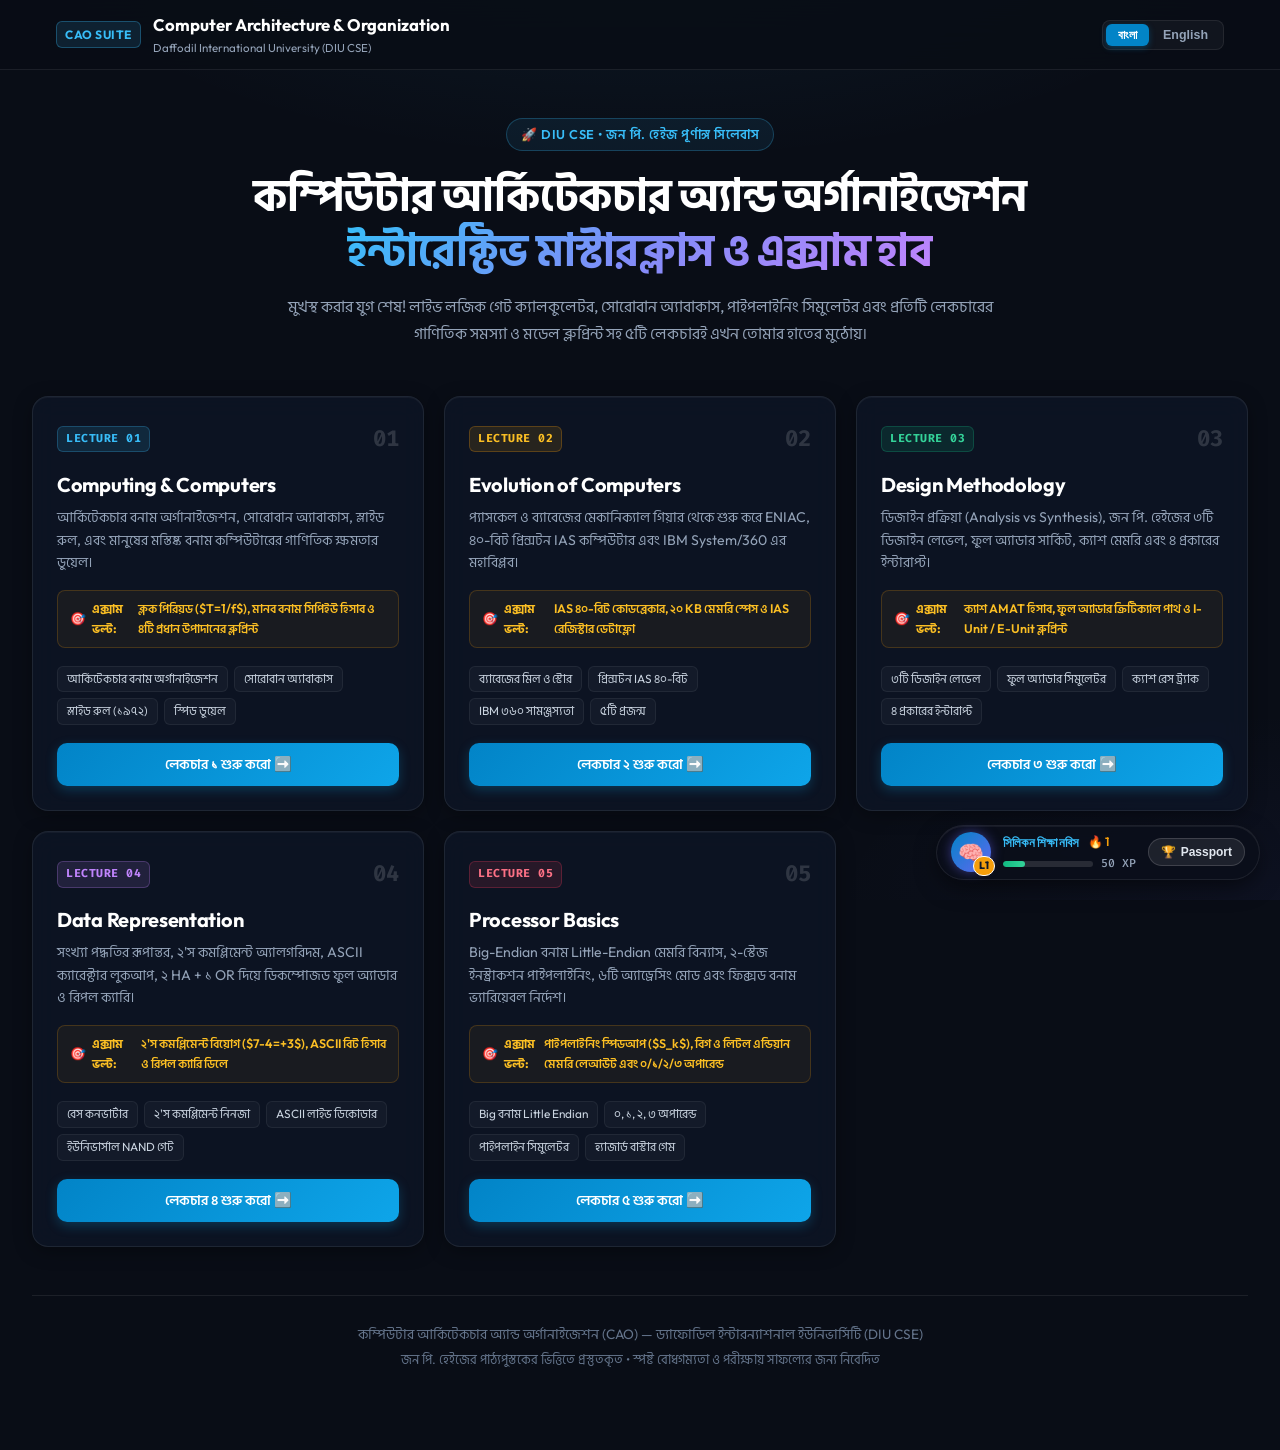
==== commit af377264: "UI Polish: Modernize and clean UI with minimalist dark aesthetic, crisp glassmorphism, and balanced " ====
--- a/index.html
+++ b/index.html
@@ -11,9 +11,10 @@
   <link rel="stylesheet" href="shared-gamification.css">
   <style>
     :root {
-      --bg-dark: #0a0f1d;
-      --card-bg: rgba(15, 23, 42, 0.85);
-      --border-subtle: rgba(255, 255, 255, 0.1);
+      --bg-dark: #090d16;
+      --card-bg: rgba(15, 23, 42, 0.65);
+      --border-subtle: rgba(255, 255, 255, 0.08);
+      --border-hover: rgba(56, 189, 248, 0.35);
       --accent-cyan: #38bdf8;
       --accent-amber: #f59e0b;
       --accent-emerald: #10b981;
@@ -27,36 +28,34 @@
     }
     body {
       background-color: var(--bg-dark);
-      color: #f8fafc;
-      font-family: 'Outfit', 'Hind Siliguri', sans-serif;
+      background-image: 
+        radial-gradient(ellipse 70% 40% at 50% -10%, rgba(56, 189, 248, 0.1), transparent 70%),
+        radial-gradient(ellipse 50% 30% at 100% 100%, rgba(99, 102, 241, 0.07), transparent 70%);
+      background-attachment: fixed;
+      color: #f1f5f9;
+      font-family: 'Outfit', 'Hind Siliguri', -apple-system, BlinkMacSystemFont, sans-serif;
       min-height: 100vh;
       overflow-x: hidden;
       line-height: 1.6;
+      -webkit-font-smoothing: antialiased;
     }
     .ambient-glow {
-      position: fixed;
-      border-radius: 50%;
-      filter: blur(120px);
-      pointer-events: none;
-      z-index: 0;
-    }
-    .glow-1 { top: -100px; left: -100px; width: 500px; height: 500px; background: rgba(56, 189, 248, 0.15); }
-    .glow-2 { bottom: -100px; right: -100px; width: 600px; height: 600px; background: rgba(192, 132, 252, 0.12); }
-    .glow-3 { top: 40%; left: 30%; width: 450px; height: 450px; background: rgba(245, 158, 11, 0.08); }
+      display: none; /* Replaced with clean body radial mesh */
+    }
 
     .portal-nav {
       position: sticky;
       top: 0;
-      background: rgba(10, 15, 29, 0.85);
-      backdrop-filter: blur(16px);
-      -webkit-backdrop-filter: blur(16px);
+      background: rgba(9, 13, 22, 0.85);
+      backdrop-filter: blur(20px);
+      -webkit-backdrop-filter: blur(20px);
       border-bottom: 1px solid var(--border-subtle);
       z-index: 1000;
-      padding: 14px 24px;
+      padding: 12px 24px;
     }
     .nav-inner {
       width: 100%;
-      max-width: 1560px;
+      max-width: 1360px;
       margin: 0 auto;
       display: flex;
       justify-content: space-between;
@@ -69,22 +68,23 @@
       gap: 12px;
     }
     .portal-badge {
-      background: linear-gradient(135deg, #0284c7, #38bdf8);
-      color: #fff;
-      font-weight: 800;
-      font-size: 0.8rem;
-      padding: 4px 10px;
-      border-radius: 8px;
+      background: rgba(56, 189, 248, 0.12);
+      color: #38bdf8;
+      border: 1px solid rgba(56, 189, 248, 0.3);
+      font-weight: 700;
+      font-size: 0.75rem;
+      padding: 3px 8px;
+      border-radius: 6px;
       letter-spacing: 0.5px;
     }
     .portal-title {
-      font-size: 1.15rem;
+      font-size: 1.05rem;
       font-weight: 700;
       color: #fff;
     }
     .portal-title span {
       display: block;
-      font-size: 0.75rem;
+      font-size: 0.72rem;
       color: var(--text-muted);
       font-weight: 400;
     }
@@ -93,93 +93,104 @@
       align-items: center;
       gap: 12px;
     }
+    .lang-switch-group {
+      display: flex;
+      background: rgba(255, 255, 255, 0.04);
+      padding: 3px;
+      border-radius: 8px;
+      border: 1px solid var(--border-subtle);
+      gap: 2px;
+    }
     .lang-btn {
-      background: rgba(255, 255, 255, 0.06);
-      border: 1px solid var(--border-subtle);
+      background: transparent;
+      border: none;
       color: var(--text-muted);
-      padding: 6px 14px;
-      border-radius: 20px;
-      font-size: 0.82rem;
+      padding: 4px 12px;
+      border-radius: 6px;
+      font-size: 0.78rem;
       font-weight: 600;
       cursor: pointer;
       transition: all 0.2s ease;
     }
     .lang-btn.active {
-      background: #38bdf8;
-      color: #020617;
-      border-color: #38bdf8;
+      background: #0284c7;
+      color: #fff;
       font-weight: 700;
+      box-shadow: 0 2px 6px rgba(2, 132, 199, 0.35);
     }
 
     .main-container {
       width: 100%;
-      max-width: 1480px;
+      max-width: 1360px;
       margin: 0 auto;
-      padding: 40px clamp(1rem, 2.5vw, 2.5rem) 80px;
+      padding: 48px clamp(1rem, 2.5vw, 2.5rem) 80px;
       position: relative;
       z-index: 1;
     }
     .hero-box {
       text-align: center;
-      margin-bottom: 50px;
+      margin-bottom: 48px;
     }
     .hero-top-tag {
       display: inline-block;
-      background: rgba(56, 189, 248, 0.12);
-      border: 1px solid rgba(56, 189, 248, 0.35);
+      background: rgba(56, 189, 248, 0.08);
+      border: 1px solid rgba(56, 189, 248, 0.25);
       color: #38bdf8;
-      font-size: 0.85rem;
-      font-weight: 700;
-      padding: 6px 16px;
-      border-radius: 30px;
+      font-size: 0.8rem;
+      font-weight: 600;
+      padding: 5px 14px;
+      border-radius: 20px;
       margin-bottom: 16px;
-      letter-spacing: 0.6px;
+      letter-spacing: 0.5px;
     }
     .hero-headline {
-      font-size: 2.5rem;
+      font-size: clamp(2rem, 4.5vw, 2.75rem);
       font-weight: 800;
       line-height: 1.25;
       margin-bottom: 16px;
       color: #fff;
+      letter-spacing: -0.5px;
     }
     .hero-headline .gradient-text {
-      background: linear-gradient(135deg, #38bdf8, #818cf8, #c084fc);
+      background: linear-gradient(135deg, #38bdf8 0%, #818cf8 50%, #c084fc 100%);
       -webkit-background-clip: text;
       -webkit-text-fill-color: transparent;
     }
     .hero-sub {
-      font-size: 1.05rem;
+      font-size: 1.02rem;
       color: var(--text-muted);
-      max-width: 760px;
+      max-width: 720px;
       margin: 0 auto;
+      line-height: 1.7;
     }
 
     /* Course Lectures Grid */
     .lectures-grid {
       display: grid;
-      grid-template-columns: repeat(auto-fit, minmax(340px, 1fr));
-      gap: 24px;
-      margin-bottom: 50px;
+      grid-template-columns: repeat(auto-fit, minmax(320px, 1fr));
+      gap: 20px;
+      margin-bottom: 48px;
     }
     .lecture-card {
       background: var(--card-bg);
+      backdrop-filter: blur(12px);
+      -webkit-backdrop-filter: blur(12px);
       border: 1px solid var(--border-subtle);
-      border-radius: 20px;
-      padding: 26px;
+      border-radius: 16px;
+      padding: 24px;
       display: flex;
       flex-direction: column;
       position: relative;
       overflow: hidden;
-      transition: transform 0.3s cubic-bezier(0.16, 1, 0.3, 1),
-                  box-shadow 0.3s cubic-bezier(0.16, 1, 0.3, 1),
-                  border-color 0.3s ease;
+      transition: transform 0.25s ease, border-color 0.25s ease, box-shadow 0.25s ease;
       text-decoration: none;
       color: inherit;
+      box-shadow: 0 4px 20px -2px rgba(0, 0, 0, 0.4), inset 0 1px 0 rgba(255, 255, 255, 0.04);
     }
     .lecture-card:hover {
-      transform: translateY(-6px) scale(1.01);
-      border-color: var(--accent-cyan);
-      box-shadow: 0 20px 45px rgba(0, 0, 0, 0.6), 0 0 30px rgba(56, 189, 248, 0.2);
+      transform: translateY(-4px);
+      border-color: var(--border-hover);
+      box-shadow: 0 16px 32px -8px rgba(0, 0, 0, 0.6), inset 0 1px 0 rgba(255, 255, 255, 0.08);
     }
     .card-top {
       display: flex;
@@ -188,35 +199,38 @@
       margin-bottom: 14px;
     }
     .lec-badge {
-      font-size: 0.75rem;
-      font-weight: 800;
+      font-size: 0.72rem;
+      font-weight: 700;
       font-family: 'Fira Code', monospace;
-      padding: 4px 10px;
+      padding: 3px 8px;
       border-radius: 6px;
       text-transform: uppercase;
-    }
-    .b-l1 { background: rgba(56, 189, 248, 0.15); color: #38bdf8; border: 1px solid rgba(56, 189, 248, 0.3); }
-    .b-l2 { background: rgba(245, 158, 11, 0.15); color: #fbbf24; border: 1px solid rgba(245, 158, 11, 0.3); }
-    .b-l3 { background: rgba(16, 185, 129, 0.15); color: #34d399; border: 1px solid rgba(16, 185, 129, 0.3); }
-    .b-l4 { background: rgba(192, 132, 252, 0.15); color: #c084fc; border: 1px solid rgba(192, 132, 252, 0.3); }
-    .b-l5 { background: rgba(244, 63, 94, 0.15); color: #fb7185; border: 1px solid rgba(244, 63, 94, 0.3); }
+      letter-spacing: 0.5px;
+    }
+    .b-l1 { background: rgba(56, 189, 248, 0.12); color: #38bdf8; border: 1px solid rgba(56, 189, 248, 0.25); }
+    .b-l2 { background: rgba(245, 158, 11, 0.12); color: #fbbf24; border: 1px solid rgba(245, 158, 11, 0.25); }
+    .b-l3 { background: rgba(16, 185, 129, 0.12); color: #34d399; border: 1px solid rgba(16, 185, 129, 0.25); }
+    .b-l4 { background: rgba(192, 132, 252, 0.12); color: #c084fc; border: 1px solid rgba(192, 132, 252, 0.25); }
+    .b-l5 { background: rgba(244, 63, 94, 0.12); color: #fb7185; border: 1px solid rgba(244, 63, 94, 0.25); }
 
     .lec-num {
-      font-size: 1.8rem;
+      font-size: 1.4rem;
       font-weight: 800;
-      color: rgba(255, 255, 255, 0.12);
+      color: rgba(255, 255, 255, 0.15);
       font-family: 'Fira Code', monospace;
     }
     .card-title {
-      font-size: 1.3rem;
+      font-size: 1.25rem;
       font-weight: 700;
       color: #fff;
       margin-bottom: 8px;
+      line-height: 1.35;
     }
     .card-desc {
       font-size: 0.88rem;
       color: var(--text-muted);
       margin-bottom: 16px;
+      line-height: 1.6;
       flex-grow: 1;
     }
     .card-topics {
@@ -224,20 +238,20 @@
       display: flex;
       flex-wrap: wrap;
       gap: 6px;
-      margin-bottom: 20px;
+      margin-bottom: 18px;
     }
     .topic-pill {
-      font-size: 0.75rem;
-      background: rgba(255, 255, 255, 0.05);
-      border: 1px solid rgba(255, 255, 255, 0.08);
-      padding: 3px 8px;
-      border-radius: 12px;
+      font-size: 0.74rem;
+      background: rgba(255, 255, 255, 0.03);
+      border: 1px solid rgba(255, 255, 255, 0.06);
+      padding: 3px 9px;
+      border-radius: 6px;
       color: #cbd5e1;
     }
     .card-vault-tag {
-      background: rgba(245, 158, 11, 0.1);
-      border: 1px solid rgba(245, 158, 11, 0.3);
-      color: #fcd34d;
+      background: rgba(245, 158, 11, 0.06);
+      border: 1px solid rgba(245, 158, 11, 0.2);
+      color: #fbbf24;
       font-size: 0.78rem;
       font-weight: 600;
       padding: 8px 12px;
@@ -245,13 +259,13 @@
       display: flex;
       align-items: center;
       gap: 6px;
-      margin-bottom: 16px;
+      margin-bottom: 18px;
     }
     .start-btn {
-      background: linear-gradient(135deg, #0284c7, #38bdf8);
-      color: #020617;
-      font-weight: 700;
-      font-size: 0.92rem;
+      background: linear-gradient(135deg, #0284c7, #0ea5e9);
+      color: #ffffff;
+      font-weight: 600;
+      font-size: 0.9rem;
       padding: 10px 16px;
       border-radius: 10px;
       text-align: center;
@@ -259,15 +273,21 @@
       align-items: center;
       justify-content: center;
       gap: 8px;
-      box-shadow: 0 4px 14px rgba(56, 189, 248, 0.3);
+      box-shadow: 0 4px 12px rgba(14, 165, 233, 0.25);
+      transition: all 0.2s ease;
+    }
+    .start-btn:hover {
+      background: linear-gradient(135deg, #0369a1, #0284c7);
+      box-shadow: 0 6px 16px rgba(14, 165, 233, 0.35);
+      transform: translateY(-1px);
     }
 
     .footer-box {
       text-align: center;
-      color: var(--text-muted);
-      font-size: 0.88rem;
+      color: #64748b;
+      font-size: 0.85rem;
       border-top: 1px solid var(--border-subtle);
-      padding-top: 30px;
+      padding-top: 28px;
     }
 
     /* Mobile & Tablet Responsiveness */
--- a/shared-gamification.css
+++ b/shared-gamification.css
@@ -51,29 +51,29 @@
 /* --- Gamer HUD Floating Badge Bar --- */
 .gamer-hud {
   position: fixed;
-  bottom: 24px;
-  right: 24px;
+  bottom: 20px;
+  right: 20px;
   z-index: 9000;
   display: flex;
   align-items: center;
   gap: 12px;
-  background: var(--game-hud-bg);
-  backdrop-filter: blur(14px);
-  -webkit-backdrop-filter: blur(14px);
-  border: 1px solid var(--game-hud-border);
-  padding: 8px 16px;
-  border-radius: 50px;
-  box-shadow: 0 12px 30px rgba(0, 0, 0, 0.4), 0 0 20px rgba(56, 189, 248, 0.15);
+  background: rgba(11, 15, 26, 0.85);
+  backdrop-filter: blur(20px);
+  -webkit-backdrop-filter: blur(20px);
+  border: 1px solid rgba(255, 255, 255, 0.08);
+  padding: 6px 14px;
+  border-radius: 40px;
+  box-shadow: 0 8px 24px -4px rgba(0, 0, 0, 0.6), inset 0 1px 0 rgba(255, 255, 255, 0.06);
   font-family: 'Outfit', sans-serif;
-  color: #f8fafc;
-  transition: all 0.3s cubic-bezier(0.16, 1, 0.3, 1);
+  color: #f1f5f9;
+  transition: all 0.25s ease;
   user-select: none;
 }
 
 .gamer-hud:hover {
-  transform: translateY(-3px) scale(1.02);
-  border-color: rgba(56, 189, 248, 0.6);
-  box-shadow: 0 16px 36px rgba(0, 0, 0, 0.5), 0 0 30px rgba(56, 189, 248, 0.25);
+  transform: translateY(-2px);
+  border-color: rgba(56, 189, 248, 0.35);
+  box-shadow: 0 12px 28px -4px rgba(0, 0, 0, 0.7), inset 0 1px 0 rgba(255, 255, 255, 0.1);
 }
 
 .hud-avatar {
@@ -503,24 +503,21 @@
 
 /* --- Fun "Did You Know?" & Real-World Analogy Cards --- */
 .fun-fact-card {
-  background: linear-gradient(135deg, rgba(30, 41, 59, 0.7), rgba(15, 23, 42, 0.85));
-  border: 1px solid rgba(245, 158, 11, 0.35);
-  border-radius: 16px;
-  padding: 20px;
+  background: rgba(15, 23, 42, 0.65);
+  backdrop-filter: blur(12px);
+  -webkit-backdrop-filter: blur(12px);
+  border: 1px solid rgba(255, 255, 255, 0.08);
+  border-left: 3px solid #f59e0b;
+  border-radius: 14px;
+  padding: 20px 22px;
   margin: 25px 0;
   position: relative;
   overflow: hidden;
-  box-shadow: 0 8px 24px rgba(0, 0, 0, 0.2);
+  box-shadow: 0 4px 20px -2px rgba(0, 0, 0, 0.4);
 }
 
 .fun-fact-card::before {
-  content: '';
-  position: absolute;
-  top: 0;
-  left: 0;
-  width: 5px;
-  height: 100%;
-  background: linear-gradient(180deg, #f59e0b, #ec4899);
+  display: none;
 }
 
 .fun-fact-header {
@@ -531,9 +528,9 @@
 }
 
 .fun-fact-badge {
-  background: rgba(245, 158, 11, 0.15);
+  background: rgba(245, 158, 11, 0.1);
   color: #fbbf24;
-  border: 1px solid rgba(245, 158, 11, 0.4);
+  border: 1px solid rgba(245, 158, 11, 0.25);
   font-size: 0.72rem;
   font-weight: 700;
   text-transform: uppercase;
@@ -545,12 +542,12 @@
 .fun-fact-title {
   font-size: 1.05rem;
   font-weight: 700;
-  color: #fef08a;
+  color: #f8fafc;
 }
 
 .fun-fact-body {
   font-size: 0.92rem;
-  line-height: 1.6;
+  line-height: 1.65;
   color: #cbd5e1;
 }
 
@@ -561,12 +558,14 @@
 
 /* --- Mini-Game Containers & Buttons --- */
 .minigame-card {
-  background: linear-gradient(145deg, rgba(15, 23, 42, 0.95), rgba(30, 41, 59, 0.85));
-  border: 2px solid rgba(99, 102, 241, 0.4);
-  border-radius: 20px;
-  padding: 26px;
+  background: rgba(15, 23, 42, 0.65);
+  backdrop-filter: blur(12px);
+  -webkit-backdrop-filter: blur(12px);
+  border: 1px solid rgba(99, 102, 241, 0.25);
+  border-radius: 16px;
+  padding: 24px;
   margin: 30px 0;
-  box-shadow: 0 15px 40px rgba(0, 0, 0, 0.4), 0 0 30px rgba(99, 102, 241, 0.2);
+  box-shadow: 0 4px 20px -2px rgba(0, 0, 0, 0.4), inset 0 1px 0 rgba(255, 255, 255, 0.04);
   position: relative;
 }
 
@@ -699,37 +698,39 @@
    EXAM MASTER VAULT & SOLVED MATH STYLING
    ========================================================================== */
 .exam-vault-container {
-  background: linear-gradient(135deg, rgba(15, 23, 42, 0.95), rgba(30, 41, 59, 0.9));
-  border: 2px solid rgba(245, 158, 11, 0.4);
-  border-radius: 20px;
-  padding: 28px;
+  background: rgba(15, 23, 42, 0.65);
+  backdrop-filter: blur(12px);
+  -webkit-backdrop-filter: blur(12px);
+  border: 1px solid rgba(245, 158, 11, 0.25);
+  border-radius: 16px;
+  padding: 26px;
   margin: 35px 0;
-  box-shadow: 0 15px 40px rgba(0, 0, 0, 0.4), 0 0 25px rgba(245, 158, 11, 0.15);
+  box-shadow: 0 4px 20px -2px rgba(0, 0, 0, 0.4), inset 0 1px 0 rgba(255, 255, 255, 0.04);
 }
 
 .vault-header {
-  margin-bottom: 22px;
+  margin-bottom: 20px;
 }
 
 .vault-badge {
   display: inline-block;
-  background: rgba(245, 158, 11, 0.15);
-  border: 1px solid #f59e0b;
+  background: rgba(245, 158, 11, 0.1);
+  border: 1px solid rgba(245, 158, 11, 0.25);
   color: #fbbf24;
   font-family: 'Outfit', sans-serif;
-  font-size: 0.75rem;
-  font-weight: 800;
-  padding: 4px 12px;
-  border-radius: 20px;
+  font-size: 0.72rem;
+  font-weight: 700;
+  padding: 3px 10px;
+  border-radius: 6px;
   text-transform: uppercase;
-  letter-spacing: 0.8px;
+  letter-spacing: 0.6px;
   margin-bottom: 8px;
 }
 
 .vault-header h3 {
-  font-size: 1.45rem;
+  font-size: 1.35rem;
   color: #fff;
-  font-weight: 800;
+  font-weight: 700;
   margin-bottom: 6px;
 }
 
@@ -1735,5 +1736,206 @@
   }
 }
 
-
-
+/* ==========================================================================
+   CLEAN & POLISHED MINIMALIST DESIGN SYSTEM
+   Unifies visual aesthetics, reduces visual clutter, and creates a sleek,
+   premium modern interface across all 5 lectures and the Master Portal.
+   ========================================================================== */
+
+/* 1. Crisp Canvas Background & Orb Softening */
+body {
+  background-color: #090d16 !important;
+  background-image: 
+    radial-gradient(ellipse 70% 40% at 50% -10%, rgba(56, 189, 248, 0.08), transparent 70%),
+    radial-gradient(ellipse 50% 30% at 100% 100%, rgba(99, 102, 241, 0.05), transparent 70%) !important;
+  background-attachment: fixed !important;
+  color: #f1f5f9 !important;
+  -webkit-font-smoothing: antialiased;
+}
+
+.glow-orb, .ambient-glow {
+  opacity: 0.12 !important;
+  filter: blur(140px) !important;
+}
+
+/* 2. Clean Modern Scrollbars */
+::-webkit-scrollbar {
+  width: 6px;
+  height: 6px;
+}
+::-webkit-scrollbar-track {
+  background: transparent;
+}
+::-webkit-scrollbar-thumb {
+  background: rgba(255, 255, 255, 0.12);
+  border-radius: 6px;
+}
+::-webkit-scrollbar-thumb:hover {
+  background: rgba(255, 255, 255, 0.22);
+}
+
+/* 3. Sleek Frosted Glass Cards */
+.interactive-lab-card,
+.element-card,
+.method-card,
+.history-card,
+.function-card,
+.function-bridge-box,
+.word-visualizer-box,
+.sliderule-simulator,
+.adder-interactive-container,
+.table-container-card,
+.conversion-steps-box,
+.twos-step-box,
+.code-flow-panel,
+.visual-hardware-panel,
+.endian-column,
+.quiz-container-card,
+.exam-cheat-sheet {
+  background: rgba(15, 23, 42, 0.65) !important;
+  backdrop-filter: blur(14px) !important;
+  -webkit-backdrop-filter: blur(14px) !important;
+  border: 1px solid rgba(255, 255, 255, 0.08) !important;
+  border-radius: 16px !important;
+  box-shadow: 0 4px 20px -2px rgba(0, 0, 0, 0.4), inset 0 1px 0 rgba(255, 255, 255, 0.04) !important;
+}
+
+/* 4. Refined Navigation Active State & Controls */
+.nav-link.active {
+  background: rgba(255, 255, 255, 0.06) !important;
+  color: #38bdf8 !important;
+  box-shadow: none !important;
+}
+.nav-link.active::after {
+  background: #38bdf8 !important;
+  box-shadow: 0 0 6px rgba(56, 189, 248, 0.6) !important;
+}
+
+.dropdown-toggle {
+  background: rgba(255, 255, 255, 0.04) !important;
+  border: 1px solid rgba(255, 255, 255, 0.08) !important;
+  color: #e2e8f0 !important;
+  border-radius: 8px !important;
+}
+.dropdown-toggle:hover {
+  background: rgba(255, 255, 255, 0.08) !important;
+  border-color: rgba(255, 255, 255, 0.16) !important;
+}
+
+.dropdown-menu {
+  background: rgba(11, 15, 26, 0.96) !important;
+  backdrop-filter: blur(24px) !important;
+  -webkit-backdrop-filter: blur(24px) !important;
+  border: 1px solid rgba(255, 255, 255, 0.1) !important;
+  box-shadow: 0 16px 36px -4px rgba(0, 0, 0, 0.7) !important;
+  border-radius: 12px !important;
+}
+
+/* 5. Clean Buttons & Interactive Switches */
+.action-btn {
+  border-radius: 8px !important;
+  border: 1px solid rgba(255, 255, 255, 0.1) !important;
+  background: rgba(255, 255, 255, 0.04) !important;
+  font-weight: 600 !important;
+  transition: all 0.2s ease !important;
+}
+.action-btn:hover {
+  background: rgba(255, 255, 255, 0.08) !important;
+  border-color: rgba(255, 255, 255, 0.18) !important;
+}
+
+.primary-btn {
+  background: linear-gradient(135deg, #0284c7, #0ea5e9) !important;
+  border: 1px solid rgba(255, 255, 255, 0.15) !important;
+  box-shadow: 0 4px 12px rgba(14, 165, 233, 0.25) !important;
+  color: #ffffff !important;
+}
+.primary-btn:hover {
+  background: linear-gradient(135deg, #0369a1, #0284c7) !important;
+  box-shadow: 0 6px 16px rgba(14, 165, 233, 0.35) !important;
+}
+
+.toggle-group {
+  background: rgba(0, 0, 0, 0.35) !important;
+  border: 1px solid rgba(255, 255, 255, 0.08) !important;
+  padding: 3px !important;
+  border-radius: 10px !important;
+}
+.toggle-btn {
+  border-radius: 7px !important;
+  font-size: 0.82rem !important;
+  color: #94a3b8 !important;
+  transition: all 0.2s ease !important;
+}
+.toggle-btn.active {
+  background: #0284c7 !important;
+  color: #ffffff !important;
+  box-shadow: 0 2px 8px rgba(2, 132, 199, 0.35) !important;
+}
+
+/* 6. Clean Typography & Heading Hierarchy */
+h1, h2, h3, h4 {
+  color: #ffffff !important;
+  letter-spacing: -0.3px !important;
+}
+
+.section-tag {
+  background: rgba(56, 189, 248, 0.08) !important;
+  border: 1px solid rgba(56, 189, 248, 0.25) !important;
+  color: #38bdf8 !important;
+  font-size: 0.72rem !important;
+  font-weight: 700 !important;
+  letter-spacing: 0.6px !important;
+  padding: 3px 10px !important;
+  border-radius: 20px !important;
+}
+
+.gradient-text {
+  background: linear-gradient(135deg, #38bdf8 0%, #818cf8 50%, #c084fc 100%) !important;
+  -webkit-background-clip: text !important;
+  -webkit-text-fill-color: transparent !important;
+}
+
+/* 7. Clean Form Inputs & Code Blocks */
+input[type="text"], input[type="number"], select {
+  background: rgba(15, 23, 42, 0.8) !important;
+  border: 1px solid rgba(255, 255, 255, 0.12) !important;
+  border-radius: 8px !important;
+  color: #38bdf8 !important;
+  padding: 6px 12px !important;
+}
+input[type="text"]:focus, input[type="number"]:focus, select:focus {
+  border-color: #38bdf8 !important;
+  outline: none !important;
+  box-shadow: 0 0 0 2px rgba(56, 189, 248, 0.2) !important;
+}
+
+pre, code {
+  font-family: 'Fira Code', monospace !important;
+}
+pre {
+  background: #080c16 !important;
+  border: 1px solid rgba(255, 255, 255, 0.08) !important;
+  border-radius: 10px !important;
+}
+
+/* 8. Clean Table Rows */
+.styled-table th {
+  background: rgba(255, 255, 255, 0.02) !important;
+  border-bottom: 1px solid rgba(255, 255, 255, 0.1) !important;
+  color: #94a3b8 !important;
+  font-weight: 600 !important;
+  font-size: 0.8rem !important;
+  text-transform: uppercase !important;
+  letter-spacing: 0.5px !important;
+}
+.styled-table td {
+  border-bottom: 1px solid rgba(255, 255, 255, 0.05) !important;
+}
+.styled-table tr:hover td {
+  background: rgba(255, 255, 255, 0.02) !important;
+}
+
+
+
+
